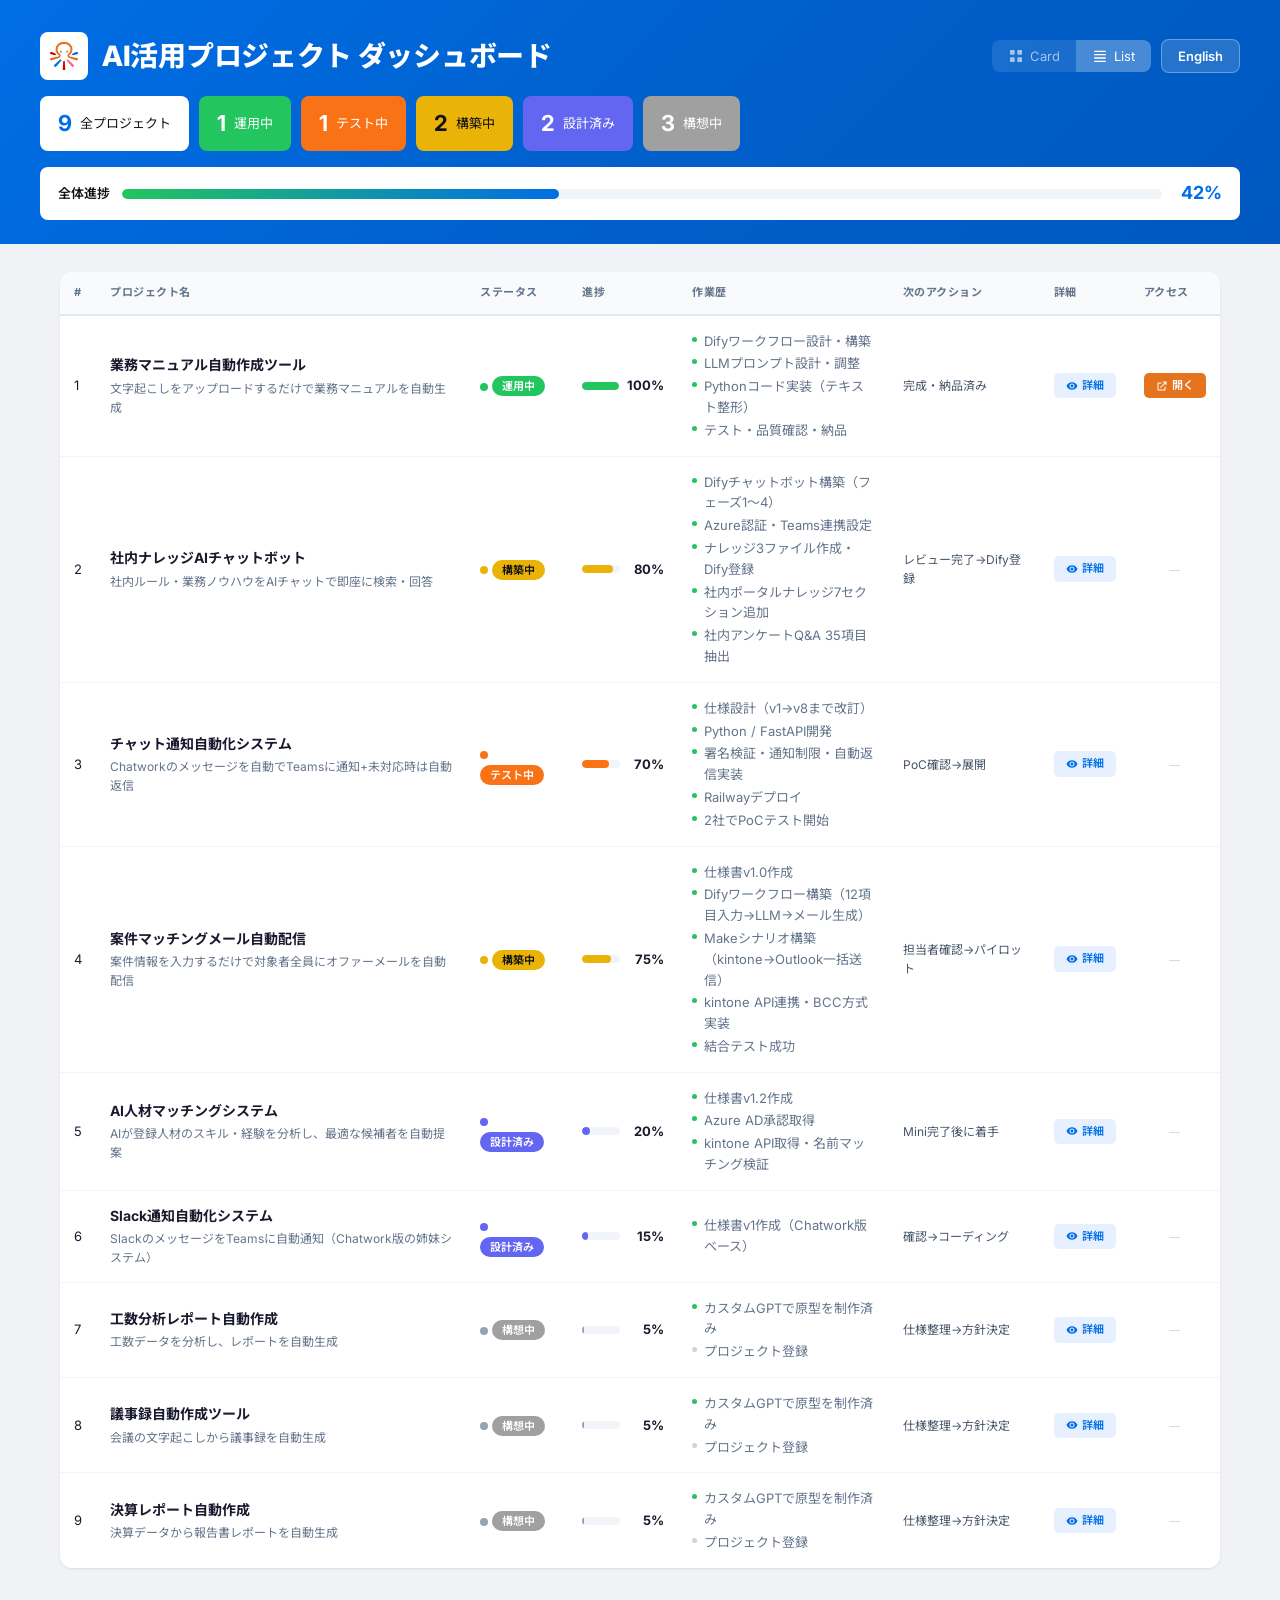
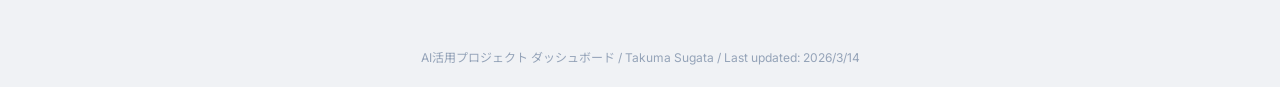
==== internal.html @ 4c4560f4 "Initial commit: AI活用プロジェクトダッシュボード - ポートフォリオ版(index.html) + 社内版(internal.html) - 共有データ管理(data.js) + 日" ====
<!DOCTYPE html>
<html lang="ja">
<head>
<meta charset="UTF-8">
<meta name="viewport" content="width=device-width, initial-scale=1.0">
<title>AI活用プロジェクト ダッシュボード</title>
<link rel="preconnect" href="https://fonts.googleapis.com">
<link rel="preconnect" href="https://fonts.gstatic.com" crossorigin>
<link href="https://fonts.googleapis.com/css2?family=Inter:wght@400;600;700;800&family=Noto+Sans+JP:wght@400;500;600;700;800&display=swap" rel="stylesheet">
<link rel="stylesheet" href="css/internal.css">
</head>
<body>

<!-- ===== Header ===== -->
<div class="header">
  <div class="header-top">
    <div class="header-title-row">
      <img src="BOF_logo_04.png" alt="BackofficeForce" class="header-logo">
      <h1 id="page-title">AI活用プロジェクト ダッシュボード</h1>
    </div>
    <div class="header-controls">
      <div class="view-toggle">
        <button id="btn-card" onclick="switchView('card')">
          <svg viewBox="0 0 24 24"><rect x="3" y="3" width="7" height="7" rx="1"/><rect x="14" y="3" width="7" height="7" rx="1"/><rect x="3" y="14" width="7" height="7" rx="1"/><rect x="14" y="14" width="7" height="7" rx="1"/></svg>
          Card
        </button>
        <button id="btn-table" class="active" onclick="switchView('table')">
          <svg viewBox="0 0 24 24"><rect x="3" y="4" width="18" height="2" rx="1"/><rect x="3" y="9" width="18" height="2" rx="1"/><rect x="3" y="14" width="18" height="2" rx="1"/><rect x="3" y="19" width="18" height="2" rx="1"/></svg>
          List
        </button>
      </div>
      <button id="btn-lang" class="lang-toggle" onclick="toggleLang()">English</button>
    </div>
  </div>
  <div class="subtitle" id="header-subtitle" style="display:none"></div>
  <div class="summary" id="header-summary"></div>
  <div class="overall-progress" id="header-progress"></div>

  <!-- CTA: 相談バナー（一時非表示） -->
  <!--
  <div class="header-cta">
    <div class="header-cta-text">
      <svg viewBox="0 0 24 24"><path d="M12 2C6.48 2 2 6.48 2 12s4.48 10 10 10 10-4.48 10-10S17.52 2 12 2zm-2 15l-5-5 1.41-1.41L10 14.17l7.59-7.59L19 8l-9 9z"/></svg>
      <span>「この業務、もっとラクにならないかな？」と思ったら — <strong>お気軽にご相談ください</strong></span>
    </div>
    <a href="https://teams.microsoft.com/l/chat/0/0?users=takuma.sugata@backofficeforce.jp" target="_blank" class="header-cta-btn" id="internal-cta">
      <svg viewBox="0 0 24 24"><path d="M20 2H4c-1.1 0-2 .9-2 2v18l4-4h14c1.1 0 2-.9 2-2V4c0-1.1-.9-2-2-2z"/></svg>
      Teamsで相談する
    </a>
  </div>
  -->
</div>

<!-- ===== Main ===== -->
<div class="main">

<!-- Card View -->
<div id="view-card" style="display:none"></div>

<!-- Table View -->
<div id="view-table"></div>

</div>

<div class="footer" id="footer"></div>

<!-- Project Detail Modal -->
<div class="modal-overlay" id="modal-overlay">
  <div class="modal" id="modal">
    <div class="modal-header">
      <div class="modal-header-left">
        <div class="modal-title" id="modal-title"></div>
        <span id="modal-badge"></span>
      </div>
      <button class="modal-close" onclick="closeModal()">&times;</button>
    </div>
    <div class="modal-progress" id="modal-progress"></div>
    <div class="modal-body" id="modal-body"></div>
  </div>
</div>

<script src="js/data.js"></script>
<script>
// ============================================================
// 社内用ダッシュボード — レンダリング（日英切替対応）
// ============================================================

var currentLang = 'ja';

// UIラベル翻訳辞書
var L = {
  ja: {
    pageTitle: 'AI活用プロジェクト ダッシュボード',
    allProjects: '全プロジェクト',
    overallProgress: '全体進捗',
    progress: '進捗',
    history: '作業歴',
    nextAction: 'Next Action',
    openTool: 'ツールを開く',
    viewDetail: '詳細を見る',
    detail: '詳細',
    open: '開く',
    thNo: '#', thName: 'プロジェクト名', thStatus: 'ステータス',
    thProgress: '進捗', thHistory: '作業歴', thNextAction: '次のアクション',
    thDetail: '詳細', thAccess: 'アクセス',
    modalOverview: '概要', modalBackground: '背景・課題',
    modalTools: '使用ツール', modalImpact: '削減効果',
    modalHistory: '作業歴', modalNextAction: '次のアクション',
    statusLive: '運用中', statusTesting: 'テスト中',
    statusBuilding: '構築中', statusDesigned: '設計済み', statusPlanned: '構想中',
    footerPrefix: 'AI活用プロジェクト ダッシュボード'
  },
  en: {
    pageTitle: 'AI Project Dashboard',
    allProjects: 'All Projects',
    overallProgress: 'Overall Progress',
    progress: 'Progress',
    history: 'History',
    nextAction: 'Next Action',
    openTool: 'Open Tool',
    viewDetail: 'View Details',
    detail: 'Details',
    open: 'Open',
    thNo: '#', thName: 'Project', thStatus: 'Status',
    thProgress: 'Progress', thHistory: 'History', thNextAction: 'Next Action',
    thDetail: 'Details', thAccess: 'Access',
    modalOverview: 'Overview', modalBackground: 'Background',
    modalTools: 'Tools Used', modalImpact: 'Impact',
    modalHistory: 'History', modalNextAction: 'Next Action',
    statusLive: 'Live', statusTesting: 'Testing',
    statusBuilding: 'Building', statusDesigned: 'Designed', statusPlanned: 'Planned',
    footerPrefix: 'AI Project Dashboard'
  }
};

// ヘルパー: 現在の言語に応じてフィールドを取得
function t(obj, field) {
  if (currentLang === 'en' && obj[field + 'En']) return obj[field + 'En'];
  return obj[field];
}
function ui(key) { return L[currentLang][key]; }
function statusLabel(statusKey) {
  var map = { live: 'statusLive', testing: 'statusTesting', building: 'statusBuilding', designed: 'statusDesigned', planned: 'statusPlanned' };
  return ui(map[statusKey] || 'statusPlanned');
}

var STATUS_ORDER = ['live', 'testing', 'building', 'designed', 'planned'];
var STATUS_COLORS = {
  live: '#22c55e', testing: '#f97316',
  building: '#eab308', designed: '#6366f1', planned: '#94a3b8'
};
var LINK_ICON = '<svg viewBox="0 0 24 24"><path d="M14 3v2h3.59l-9.83 9.83 1.41 1.41L19 6.41V10h2V3h-7zM5 5c-1.1 0-2 .9-2 2v12c0 1.1.9 2 2 2h12c1.1 0 2-.9 2-2v-6h-2v6H5V7h6V5H5z"/></svg>';
var DETAIL_EYE = '<svg viewBox="0 0 24 24" fill="currentColor"><path d="M12 4.5C7 4.5 2.73 7.61 1 12c1.73 4.39 6 7.5 11 7.5s9.27-3.11 11-7.5c-1.73-4.39-6-7.5-11-7.5zM12 17c-2.76 0-5-2.24-5-5s2.24-5 5-5 5 2.24 5 5-2.24 5-5 5zm0-8c-1.66 0-3 1.34-3 3s1.34 3 3 3 3-1.34 3-3-1.34-3-3-3z"/></svg>';

var MODAL_ICONS = {
  document: '<svg viewBox="0 0 24 24" fill="currentColor" width="14" height="14"><path d="M14 2H6c-1.1 0-2 .9-2 2v16c0 1.1.9 2 2 2h12c1.1 0 2-.9 2-2V8l-6-6zm-1 2l5 5h-5V4zM6 20V4h5v7h7v9H6z"/></svg>',
  chat: '<svg viewBox="0 0 24 24" fill="currentColor" width="14" height="14"><path d="M20 2H4c-1.1 0-2 .9-2 2v18l4-4h14c1.1 0 2-.9 2-2V4c0-1.1-.9-2-2-2zm0 14H6l-2 2V4h16v12z"/></svg>',
  people: '<svg viewBox="0 0 24 24" fill="currentColor" width="14" height="14"><path d="M16 11c1.66 0 2.99-1.34 2.99-3S17.66 5 16 5c-1.66 0-3 1.34-3 3s1.34 3 3 3zm-8 0c1.66 0 2.99-1.34 2.99-3S9.66 5 8 5C6.34 5 5 6.34 5 8s1.34 3 3 3zm0 2c-2.33 0-7 1.17-7 3.5V19h14v-2.5c0-2.33-4.67-3.5-7-3.5zm8 0c-.29 0-.62.02-.97.05 1.16.84 1.97 1.97 1.97 3.45V19h6v-2.5c0-2.33-4.67-3.5-7-3.5z"/></svg>',
  folder: '<svg viewBox="0 0 24 24" fill="currentColor" width="14" height="14"><path d="M10 4H4c-1.1 0-2 .9-2 2v12c0 1.1.9 2 2 2h16c1.1 0 2-.9 2-2V8c0-1.1-.9-2-2-2h-8l-2-2z"/></svg>',
  gear: '<svg viewBox="0 0 24 24" fill="currentColor" width="14" height="14"><path d="M19.14 12.94c.04-.3.06-.61.06-.94 0-.32-.02-.64-.07-.94l2.03-1.58c.18-.14.23-.41.12-.61l-1.92-3.32c-.12-.22-.37-.29-.59-.22l-2.39.96c-.5-.38-1.03-.7-1.62-.94l-.36-2.54c-.04-.24-.24-.41-.48-.41h-3.84c-.24 0-.43.17-.47.41l-.36 2.54c-.59.24-1.13.57-1.62.94l-2.39-.96c-.22-.08-.47 0-.59.22L2.74 8.87c-.12.21-.08.47.12.61l2.03 1.58c-.05.3-.07.62-.07.94s.02.64.07.94l-2.03 1.58c-.18.14-.23.41-.12.61l1.92 3.32c.12.22.37.29.59.22l2.39-.96c.5.38 1.03.7 1.62.94l.36 2.54c.05.24.24.41.48.41h3.84c.24 0 .44-.17.47-.41l.36-2.54c.59-.24 1.13-.56 1.62-.94l2.39.96c.22.08.47 0 .59-.22l1.92-3.32c.12-.22.07-.47-.12-.61l-2.01-1.58zM12 15.6c-1.98 0-3.6-1.62-3.6-3.6s1.62-3.6 3.6-3.6 3.6 1.62 3.6 3.6-1.62 3.6-3.6 3.6z"/></svg>',
  sparkle: '<svg viewBox="0 0 24 24" fill="currentColor" width="14" height="14"><path d="M12 2L9.19 8.63 2 9.24l5.46 4.73L5.82 21 12 17.27 18.18 21l-1.64-7.03L22 9.24l-7.19-.61L12 2z"/></svg>',
  arrow: '<svg viewBox="0 0 24 24" fill="currentColor" width="14" height="14"><path d="M16.01 11H4v2h12.01v3L20 12l-3.99-4v3z"/></svg>',
  bell: '<svg viewBox="0 0 24 24" fill="currentColor" width="14" height="14"><path d="M12 22c1.1 0 2-.9 2-2h-4c0 1.1.9 2 2 2zm6-6v-5c0-3.07-1.63-5.64-4.5-6.32V4c0-.83-.67-1.5-1.5-1.5s-1.5.67-1.5 1.5v.68C7.64 5.36 6 7.92 6 11v5l-2 2v1h16v-1l-2-2z"/></svg>'
};

// ============================================================
// レンダリング
// ============================================================
function renderAll() {
  var d = DASHBOARD_DATA;
  var projects = d.projects;

  // Page title
  document.getElementById('page-title').textContent = ui('pageTitle');
  document.title = ui('pageTitle');

  // Header subtitle
  document.getElementById('header-subtitle').textContent =
    d.manager + ' / Last updated: ' + d.lastUpdated;

  // Summary counts
  var counts = {};
  for (var i = 0; i < projects.length; i++) {
    counts[projects[i].status] = (counts[projects[i].status] || 0) + 1;
  }
  var summaryBg = { live: '#22c55e', testing: '#f97316', building: '#eab308', designed: '#6366f1', planned: '#A0A0A0' };
  var summaryText = { live: '#fff', testing: '#fff', building: '#111111', designed: '#fff', planned: '#fff' };
  var sh = '<div class="summary-item"><span class="count">' + projects.length + '</span> ' + ui('allProjects') + '</div>';
  for (var si = 0; si < STATUS_ORDER.length; si++) {
    var sk = STATUS_ORDER[si];
    if (counts[sk]) {
      sh += '<div class="summary-item" style="background:' + summaryBg[sk] + ';color:' + summaryText[sk] + '"><span class="count" style="color:' + summaryText[sk] + '">' + counts[sk] + '</span> ' + statusLabel(sk) + '</div>';
    }
  }
  document.getElementById('header-summary').innerHTML = sh;

  // Overall progress
  var totalProgress = 0;
  for (var pi = 0; pi < projects.length; pi++) totalProgress += projects[pi].progress;
  var avgProgress = Math.round(totalProgress / projects.length);
  document.getElementById('header-progress').innerHTML =
    '<div class="overall-progress-label">' + ui('overallProgress') + '</div>' +
    '<div class="overall-progress-bar"><div class="overall-progress-fill" style="width:' + avgProgress + '%"></div></div>' +
    '<div class="overall-progress-pct">' + avgProgress + '%</div>';

  // Group by status
  var grouped = {};
  for (var gi = 0; gi < projects.length; gi++) {
    var gs = projects[gi].status;
    if (!grouped[gs]) grouped[gs] = [];
    grouped[gs].push(projects[gi]);
  }

  // Card View
  var cardHtml = '';
  for (var ci = 0; ci < STATUS_ORDER.length; ci++) {
    var cs = STATUS_ORDER[ci];
    if (!grouped[cs]) continue;
    cardHtml += '<div class="status-section">';
    cardHtml += '<h2><span class="section-dot" style="background:' + STATUS_COLORS[cs] + '"></span> ' + statusLabel(cs) + '</h2>';
    cardHtml += '<div class="card-grid">';
    for (var cj = 0; cj < grouped[cs].length; cj++) {
      var cp = grouped[cs][cj];
      var cpIdx = projects.indexOf(cp);
      cardHtml += '<div class="card border-' + cp.status + '" style="cursor:pointer" onclick="openModal(' + cpIdx + ')">';
      cardHtml += '<div class="card-header"><div class="card-title">' + t(cp, 'name') + '</div><span class="badge badge-' + cp.status + '">' + t(cp, 'statusLabel') + '</span></div>';
      cardHtml += '<div class="card-progress"><div class="card-progress-header"><span class="card-progress-label">' + ui('progress') + '</span><span class="card-progress-pct">' + cp.progress + '%</span></div>';
      cardHtml += '<div class="progress-bar"><div class="progress-fill pf-' + cp.status + '" style="width:' + cp.progress + '%"></div></div></div>';
      cardHtml += '<div class="card-desc">' + t(cp, 'description') + '</div>';
      // History
      if (cp.history && cp.history.length > 0) {
        cardHtml += '<div class="card-history"><strong>' + ui('history') + '</strong><ul class="history-list">';
        for (var hi = 0; hi < cp.history.length; hi++) {
          cardHtml += '<li class="' + (cp.history[hi].done ? 'done' : '') + '">' + t(cp.history[hi], 'text') + '</li>';
        }
        cardHtml += '</ul></div>';
      }
      if (t(cp, 'nextAction')) {
        cardHtml += '<div class="card-next"><strong>' + ui('nextAction') + '</strong><br>' + t(cp, 'nextAction') + '</div>';
      }
      if (cp.url) {
        cardHtml += '<div class="card-access"><a class="access-btn access-btn-active" href="' + cp.url + '" target="_blank" onclick="event.stopPropagation()">' + LINK_ICON + ui('openTool') + '</a></div>';
      }
      cardHtml += '<button class="detail-btn" onclick="event.stopPropagation();openModal(' + cpIdx + ')">' + DETAIL_EYE + ' ' + ui('viewDetail') + '</button>';
      cardHtml += '</div>';
    }
    cardHtml += '</div></div>';
  }
  document.getElementById('view-card').innerHTML = cardHtml;

  // Table View
  var tableHtml = '<div class="table-wrap"><table><thead><tr>';
  tableHtml += '<th>' + ui('thNo') + '</th><th>' + ui('thName') + '</th><th>' + ui('thStatus') + '</th><th>' + ui('thProgress') + '</th><th>' + ui('thHistory') + '</th><th>' + ui('thNextAction') + '</th><th>' + ui('thDetail') + '</th><th>' + ui('thAccess') + '</th>';
  tableHtml += '</tr></thead><tbody>';
  for (var ti = 0; ti < projects.length; ti++) {
    var tp = projects[ti];
    tableHtml += '<tr style="cursor:pointer" onclick="openModal(' + ti + ')">';
    tableHtml += '<td>' + (ti + 1) + '</td>';
    tableHtml += '<td><div class="table-name">' + t(tp, 'name') + '</div><div class="table-desc">' + t(tp, 'description') + '</div></td>';
    tableHtml += '<td><span class="table-status-dot" style="background:' + STATUS_COLORS[tp.status] + '"></span><span class="badge badge-' + tp.status + '">' + t(tp, 'statusLabel') + '</span></td>';
    tableHtml += '<td class="table-progress"><div class="table-progress-row"><div class="table-progress-bar"><div class="progress-fill pf-' + tp.status + '" style="width:' + tp.progress + '%"></div></div>';
    tableHtml += '<span class="table-progress-pct">' + tp.progress + '%</span></div></td>';
    // History
    if (tp.history && tp.history.length > 0) {
      tableHtml += '<td class="table-history"><ul class="table-history-list">';
      for (var thi = 0; thi < tp.history.length; thi++) {
        tableHtml += '<li class="' + (tp.history[thi].done ? 'done' : '') + '">' + t(tp.history[thi], 'text') + '</li>';
      }
      tableHtml += '</ul></td>';
    } else {
      tableHtml += '<td class="table-history"><span style="color:#cbd5e1;font-size:11px">—</span></td>';
    }
    tableHtml += '<td><div class="table-next">' + (t(tp, 'nextAction') || '—') + '</div></td>';
    tableHtml += '<td style="text-align:center"><button class="table-btn table-btn-detail" onclick="event.stopPropagation();openModal(' + ti + ')">' + DETAIL_EYE + ' ' + ui('detail') + '</button></td>';
    if (tp.url) {
      tableHtml += '<td class="table-access"><a class="table-btn table-btn-access" href="' + tp.url + '" target="_blank" onclick="event.stopPropagation()">' + LINK_ICON + ui('open') + '</a></td>';
    } else {
      tableHtml += '<td class="table-access"><span style="color:#cbd5e1;font-size:11px">—</span></td>';
    }
    tableHtml += '</tr>';
  }
  tableHtml += '</tbody></table></div>';
  document.getElementById('view-table').innerHTML = tableHtml;

  // Footer
  document.getElementById('footer').innerHTML =
    ui('footerPrefix') + ' / ' + d.manager + ' / Last updated: ' + d.lastUpdated;

  // Lang button
  document.getElementById('btn-lang').textContent = currentLang === 'ja' ? 'English' : '日本語';
}

// ============================================================
// 言語切替
// ============================================================
function toggleLang() {
  currentLang = currentLang === 'ja' ? 'en' : 'ja';
  renderAll();
}

// ============================================================
// ビュー切替
// ============================================================
function switchView(mode) {
  var cardView = document.getElementById('view-card');
  var tableView = document.getElementById('view-table');
  var btnCard = document.getElementById('btn-card');
  var btnTable = document.getElementById('btn-table');
  if (mode === 'card') {
    cardView.style.display = 'block';
    tableView.style.display = 'none';
    btnCard.classList.add('active');
    btnTable.classList.remove('active');
  } else {
    cardView.style.display = 'none';
    tableView.style.display = 'block';
    btnCard.classList.remove('active');
    btnTable.classList.add('active');
  }
}

// ============================================================
// モーダル
// ============================================================
function openModal(index) {
  var p = DASHBOARD_DATA.projects[index];
  if (!p) return;
  var d = p.detail || {};

  document.getElementById('modal-title').textContent = t(p, 'name');
  document.getElementById('modal-badge').className = 'badge badge-' + p.status;
  document.getElementById('modal-badge').textContent = t(p, 'statusLabel');

  document.getElementById('modal-progress').innerHTML =
    '<div style="flex:1;height:8px;background:#f1f5f9;border-radius:4px;overflow:hidden"><div class="progress-fill pf-' + p.status + '" style="width:' + p.progress + '%;height:100%;border-radius:4px"></div></div>' +
    '<div style="font-size:14px;font-weight:700;min-width:40px">' + p.progress + '%</div>';

  var body = '';

  if (t(d, 'overview')) {
    body += '<div class="modal-section"><div class="modal-section-title">' + MODAL_ICONS.document + ' ' + ui('modalOverview') + '</div><div class="modal-section-text">' + t(d, 'overview') + '</div></div>';
  }
  if (t(d, 'background')) {
    body += '<div class="modal-section"><div class="modal-section-title">' + MODAL_ICONS.chat + ' ' + ui('modalBackground') + '</div><div class="modal-section-text">' + t(d, 'background') + '</div></div>';
  }

  var metaHtml = '';
  if (t(d, 'targetUsers')) metaHtml += '<div class="modal-meta-item">' + MODAL_ICONS.people + ' ' + t(d, 'targetUsers') + '</div>';
  if (t(d, 'period')) metaHtml += '<div class="modal-meta-item">' + MODAL_ICONS.folder + ' ' + t(d, 'period') + '</div>';
  if (metaHtml) body += '<div class="modal-section"><div class="modal-meta">' + metaHtml + '</div></div>';

  if (d.tools && d.tools.length > 0) {
    var toolsHtml = '';
    for (var ti = 0; ti < d.tools.length; ti++) toolsHtml += '<span class="modal-tool-tag">' + d.tools[ti] + '</span>';
    body += '<div class="modal-section"><div class="modal-section-title">' + MODAL_ICONS.gear + ' ' + ui('modalTools') + '</div><div class="modal-tools">' + toolsHtml + '</div></div>';
  }

  if (d.impact) {
    var impactHtml = '<div class="modal-impact">';
    impactHtml += '<div class="modal-impact-row"><span class="modal-impact-label before">Before</span><span class="modal-impact-text">' + t(d.impact, 'before') + '</span></div>';
    impactHtml += '<div class="modal-impact-row"><span class="modal-impact-label after">After</span><span class="modal-impact-text">' + t(d.impact, 'after') + '</span></div>';
    if (t(d.impact, 'savedTime')) impactHtml += '<div class="modal-impact-saved">' + MODAL_ICONS.sparkle + ' ' + t(d.impact, 'savedTime') + '</div>';
    impactHtml += '</div>';
    body += '<div class="modal-section"><div class="modal-section-title">' + MODAL_ICONS.sparkle + ' ' + ui('modalImpact') + '</div>' + impactHtml + '</div>';
  }

  if (p.history && p.history.length > 0) {
    var histHtml = '<ul class="modal-history">';
    for (var h = 0; h < p.history.length; h++) histHtml += '<li class="' + (p.history[h].done ? 'done' : '') + '">' + t(p.history[h], 'text') + '</li>';
    histHtml += '</ul>';
    body += '<div class="modal-section"><div class="modal-section-title">' + MODAL_ICONS.arrow + ' ' + ui('modalHistory') + '</div>' + histHtml + '</div>';
  }

  if (t(p, 'nextAction')) {
    body += '<div class="modal-section"><div class="modal-section-title">' + MODAL_ICONS.bell + ' ' + ui('modalNextAction') + '</div><div class="modal-section-text">' + t(p, 'nextAction') + '</div></div>';
  }

  document.getElementById('modal-body').innerHTML = body;
  document.getElementById('modal-overlay').classList.add('open');
  document.body.style.overflow = 'hidden';
}

function closeModal() {
  document.getElementById('modal-overlay').classList.remove('open');
  document.body.style.overflow = '';
}

document.addEventListener('click', function(e) { if (e.target.id === 'modal-overlay') closeModal(); });
document.addEventListener('keydown', function(e) { if (e.key === 'Escape') closeModal(); });

// 初期レンダリング
document.addEventListener('DOMContentLoaded', renderAll);
</script>
</body>
</html>
---- css/internal.css ----
/* ============================================================
   社内用ダッシュボード — スタイルシート
   既存dashboard.htmlのデザインをベースに、CTA追加
   ============================================================ */

:root {
  --color-primary: #006EE6;
  --color-primary-dark: #0058C0;
  --color-accent: #E6731E;
  --color-accent-dark: #C86218;
  --color-text: #1a1a2e;
  --color-text-light: #64748b;
  --color-bg: #f0f2f5;
  --color-success: #22c55e;
  --color-success-bg: #dcfce7;
  --color-success-text: #166534;
  --color-info: #006EE6;
  --color-info-bg: #E6F0FF;
  --color-info-text: #004DA6;
  --color-testing: #f97316;
  --color-testing-bg: #ffedd5;
  --color-testing-text: #9a3412;
  --color-building: #eab308;
  --color-building-bg: #fef9c3;
  --color-building-text: #854d0e;
  --color-designed: #6366f1;
  --color-designed-bg: #e0e7ff;
  --color-designed-text: #3730a3;
  --color-planned: #94a3b8;
  --color-planned-bg: #f1f5f9;
  --color-planned-text: #475569;
  --font-family: 'Inter', 'Noto Sans JP', 'Hiragino Sans', 'Meiryo', sans-serif;
}

* { margin: 0; padding: 0; box-sizing: border-box; }
body {
  font-family: var(--font-family);
  background: var(--color-bg);
  color: var(--color-text);
  line-height: 1.6;
}

/* ===== Header ===== */
.header {
  background: linear-gradient(135deg, #006EE6 0%, #0060CC 50%, #0058C0 100%);
  color: #fff;
  padding: 32px 40px 24px;
}
.header-top {
  display: flex;
  justify-content: space-between;
  align-items: center;
  margin-bottom: 16px;
}
/* Header Title Row with Logo */
.header-title-row {
  display: flex;
  align-items: center;
  gap: 14px;
}
.header-logo {
  height: 48px;
  width: auto;
  border-radius: 8px;
  background: #fff;
  padding: 4px;
  flex-shrink: 0;
}
.header h1 { font-size: 28px; font-weight: 800; letter-spacing: -0.3px; }
.header .subtitle { font-size: 13px; color: rgba(255,255,255,0.8); margin-bottom: 20px; }

/* Header Controls */
.header-controls {
  display: flex;
  align-items: center;
  gap: 10px;
  flex-shrink: 0;
}

/* Lang Toggle */
.lang-toggle {
  background: rgba(255,255,255,0.15);
  border: 1px solid rgba(255,255,255,0.3);
  color: #fff;
  padding: 8px 16px;
  border-radius: 8px;
  font-size: 13px;
  font-weight: 600;
  font-family: inherit;
  cursor: pointer;
  transition: all 0.2s;
  white-space: nowrap;
}
.lang-toggle:hover {
  background: rgba(255,255,255,0.25);
}

/* View Toggle */
.view-toggle {
  display: flex;
  background: rgba(255,255,255,0.1);
  border-radius: 8px;
  overflow: hidden;
  flex-shrink: 0;
}
.view-toggle button {
  background: none; border: none; color: rgba(255,255,255,0.6);
  padding: 8px 16px; font-size: 13px; font-family: inherit;
  cursor: pointer; display: flex; align-items: center; gap: 6px;
  transition: all 0.2s;
}
.view-toggle button.active { background: rgba(255,255,255,0.2); color: #fff; }
.view-toggle button:hover:not(.active) { background: rgba(255,255,255,0.08); }
.view-toggle svg { width: 16px; height: 16px; fill: currentColor; }

/* Summary Bar */
.summary { display: flex; gap: 10px; flex-wrap: wrap; align-items: center; }
.summary-item {
  background: #fff; border-radius: 8px; color: #111111;
  padding: 10px 18px; display: flex; align-items: center; gap: 8px; font-size: 13px;
}
.summary-item .count { font-size: 22px; font-weight: 700; color: #006EE6; }

/* Overall Progress */
.overall-progress {
  display: flex; align-items: center; gap: 12px; margin-top: 16px;
  background: #fff; border-radius: 8px; padding: 12px 18px;
}
.overall-progress-label { font-size: 13px; color: #111111; font-weight: 600; white-space: nowrap; }
.overall-progress-bar { flex: 1; height: 10px; background: #f1f5f9; border-radius: 5px; overflow: hidden; }
.overall-progress-fill { height: 100%; border-radius: 5px; background: linear-gradient(90deg, #22c55e, #006EE6); transition: width 0.6s ease; }
.overall-progress-pct { font-size: 18px; font-weight: 700; color: #006EE6; min-width: 48px; text-align: right; }

/* ===== CTA Banner in Header ===== */
.header-cta {
  margin-top: 16px;
  background: #fff;
  border-radius: 10px;
  padding: 14px 20px;
  display: flex;
  align-items: center;
  justify-content: space-between;
  gap: 16px;
}
.header-cta-text {
  font-size: 14px;
  color: #111111;
  display: flex;
  align-items: center;
  gap: 8px;
}
.header-cta-text svg { width: 20px; height: 20px; fill: #E6731E; flex-shrink: 0; }
.header-cta-text strong { color: #006EE6; }
.header-cta-btn {
  display: inline-flex;
  align-items: center;
  gap: 6px;
  background: #E6731E;
  color: #fff;
  padding: 8px 20px;
  border-radius: 8px;
  font-size: 13px;
  font-weight: 700;
  font-family: var(--font-family);
  text-decoration: none;
  border: none;
  cursor: pointer;
  transition: all 0.2s;
  white-space: nowrap;
}
.header-cta-btn:hover { background: #C86218; transform: translateY(-1px); }
.header-cta-btn svg { width: 14px; height: 14px; fill: currentColor; }

/* ===== Main ===== */
.main { max-width: 1200px; margin: 0 auto; padding: 28px 20px 60px; }

/* ===== Card Grid ===== */
.card-grid { display: grid; grid-template-columns: repeat(auto-fill, minmax(360px, 1fr)); gap: 16px; }

/* ===== Status Section ===== */
.status-section { margin-bottom: 32px; }
.status-section h2 {
  font-size: 16px; font-weight: 700; margin-bottom: 14px; padding-left: 4px;
  display: flex; align-items: center; gap: 8px;
}
.section-dot { width: 10px; height: 10px; border-radius: 50%; display: inline-block; }

/* ===== Card ===== */
.card {
  background: #fff; border-radius: 12px; padding: 22px 24px;
  box-shadow: 0 1px 3px rgba(0,0,0,0.06), 0 1px 2px rgba(0,0,0,0.04);
  border-left: 4px solid #cbd5e1; transition: box-shadow 0.2s;
}
.card:hover { box-shadow: 0 4px 12px rgba(0,0,0,0.1); }
.card-header { display: flex; justify-content: space-between; align-items: flex-start; margin-bottom: 10px; gap: 10px; }
.card-title { font-size: 16px; font-weight: 700; }
.card.border-live      { border-left-color: #22c55e; }
.card.border-testing   { border-left-color: #f97316; }
.card.border-building  { border-left-color: #eab308; }
.card.border-designed  { border-left-color: #6366f1; }
.card.border-planned   { border-left-color: #94a3b8; }

/* Badge */
.badge { font-size: 11px; font-weight: 600; padding: 3px 10px; border-radius: 20px; white-space: nowrap; flex-shrink: 0; }
.badge-live      { background: #22c55e; color: #fff; }
.badge-testing   { background: #f97316; color: #fff; }
.badge-building  { background: #eab308; color: #111111; }
.badge-designed  { background: #6366f1; color: #fff; }
.badge-planned   { background: #A0A0A0; color: #fff; }

/* Progress Bar */
.card-progress { margin-bottom: 12px; }
.card-progress-header { display: flex; justify-content: space-between; align-items: center; margin-bottom: 5px; }
.card-progress-label { font-size: 11px; color: #94a3b8; font-weight: 600; text-transform: uppercase; letter-spacing: 0.5px; }
.card-progress-pct { font-size: 13px; font-weight: 700; }
.progress-bar { width: 100%; height: 8px; background: #f1f5f9; border-radius: 4px; overflow: hidden; }
.progress-fill { height: 100%; border-radius: 4px; transition: width 0.6s ease; }
.pf-live      { background: #22c55e; }
.pf-testing   { background: #f97316; }
.pf-building  { background: #eab308; }
.pf-designed  { background: #6366f1; }
.pf-planned   { background: #94a3b8; }

/* Card Body */
.card-desc { font-size: 13px; color: #475569; margin-bottom: 12px; }

/* History (Card) */
.card-history {
  background: #f8fafc; border-radius: 6px; padding: 10px 12px;
  font-size: 12px; color: #334155; margin-bottom: 10px;
}
.card-history strong {
  color: #0f172a; font-size: 11px; text-transform: uppercase; letter-spacing: 0.5px;
  display: block; margin-bottom: 6px;
}
.history-list { list-style: none; padding: 0; margin: 0; position: relative; padding-left: 16px; }
.history-list::before {
  content: ''; position: absolute; left: 4px; top: 4px; bottom: 4px;
  width: 2px; background: #e2e8f0; border-radius: 1px;
}
.history-list li { position: relative; padding: 2px 0; font-size: 12px; color: #475569; }
.history-list li::before {
  content: ''; position: absolute; left: -14px; top: 8px;
  width: 6px; height: 6px; border-radius: 50%;
  background: #94a3b8; border: 1.5px solid #fff; box-shadow: 0 0 0 1px #cbd5e1;
}
.history-list li.done::before { background: #22c55e; box-shadow: 0 0 0 1px #bbf7d0; }

/* Next Action */
.card-next {
  background: #f8fafc; border-radius: 6px; padding: 10px 12px;
  font-size: 12px; color: #334155; margin-bottom: 10px;
}
.card-next strong { color: #0f172a; font-size: 11px; text-transform: uppercase; letter-spacing: 0.5px; }

/* Access Button */
.card-access { margin-top: 2px; }
.access-btn {
  display: inline-flex; align-items: center; gap: 6px;
  padding: 8px 16px; border-radius: 6px;
  font-size: 12px; font-weight: 600; font-family: inherit;
  text-decoration: none; cursor: pointer;
  transition: all 0.2s; border: none;
}
.access-btn svg { width: 14px; height: 14px; fill: currentColor; flex-shrink: 0; }
.access-btn-active { background: #E6731E; color: #fff; }
.access-btn-active:hover { background: #C86218; }
.access-btn-disabled { background: #f1f5f9; color: #94a3b8; cursor: default; pointer-events: none; }

/* ===== Table View ===== */
#view-table { display: block; }
.table-wrap {
  background: #fff; border-radius: 12px;
  box-shadow: 0 1px 3px rgba(0,0,0,0.06), 0 1px 2px rgba(0,0,0,0.04);
  overflow: hidden;
}
.table-wrap table { width: 100%; border-collapse: collapse; }
.table-wrap thead { background: #f8fafc; }
.table-wrap th {
  text-align: left; padding: 12px 14px;
  font-size: 11px; font-weight: 700; color: #64748b;
  text-transform: uppercase; letter-spacing: 0.5px;
  border-bottom: 2px solid #e2e8f0; white-space: nowrap;
}
.table-wrap td {
  padding: 14px 14px; font-size: 13px;
  border-bottom: 1px solid #f1f5f9; vertical-align: middle;
}
.table-wrap tbody tr { transition: background 0.15s; }
.table-wrap tbody tr:hover { background: #f8fafc; }
.table-wrap tbody tr:last-child td { border-bottom: none; }
.table-name { font-weight: 700; font-size: 14px; color: #1a1a2e; }
.table-desc { color: #64748b; font-size: 12px; margin-top: 2px; }
.table-next { font-size: 12px; color: #475569; }
.table-history { font-size: 11px; color: #64748b; max-width: 220px; }
.table-history-list { list-style: none; padding: 0; margin: 0; }
.table-history-list li { padding: 1px 0; position: relative; padding-left: 12px; }
.table-history-list li::before {
  content: ''; position: absolute; left: 0; top: 7px;
  width: 5px; height: 5px; border-radius: 50%; background: #cbd5e1;
}
.table-history-list li.done::before { background: #22c55e; }
.table-status-dot { width: 8px; height: 8px; border-radius: 50%; display: inline-block; margin-right: 4px; vertical-align: middle; }
.table-progress { min-width: 110px; }
.table-progress-row { display: flex; align-items: center; gap: 8px; }
.table-progress-bar { flex: 1; height: 8px; background: #f1f5f9; border-radius: 4px; overflow: hidden; }
.table-progress-bar .progress-fill { height: 100%; border-radius: 4px; }
.table-progress-pct { font-size: 13px; font-weight: 700; min-width: 36px; text-align: right; }
.table-access { text-align: center; }
/* Shared table button base */
.table-btn {
  display: inline-flex; align-items: center; gap: 4px;
  padding: 5px 12px; border-radius: 5px;
  font-size: 11px; font-weight: 600; font-family: inherit;
  line-height: 1.4; text-decoration: none; cursor: pointer;
  transition: all 0.2s; border: none; white-space: nowrap;
}
.table-btn svg { width: 12px; height: 12px; fill: currentColor; }
.table-btn-access { background: #E6731E; color: #fff; }
.table-btn-access:hover { background: #C86218; }
.table-btn-detail { background: #E6F0FF; color: #006EE6; }
.table-btn-detail:hover { background: #006EE6; color: #fff; }
.table-btn-disabled { background: #f1f5f9; color: #cbd5e1; cursor: default; pointer-events: none; }

/* ===== Project Detail Modal ===== */
.modal-overlay {
  display: none; position: fixed; inset: 0;
  background: rgba(0,0,0,0.5); backdrop-filter: blur(4px);
  z-index: 2000; justify-content: center; align-items: flex-start;
  padding: 60px 20px; overflow-y: auto;
}
.modal-overlay.open { display: flex; }
.modal {
  background: #fff; border-radius: 16px; max-width: 680px; width: 100%;
  box-shadow: 0 24px 48px rgba(0,0,0,0.15); animation: modalIn 0.25s ease;
}
@keyframes modalIn { from { opacity:0; transform:translateY(16px); } to { opacity:1; transform:translateY(0); } }
.modal-header { padding: 28px 28px 0; display: flex; justify-content: space-between; align-items: flex-start; gap: 16px; }
.modal-header-left { flex: 1; }
.modal-title { font-size: 20px; font-weight: 800; margin-bottom: 6px; }
.modal-close {
  width: 36px; height: 36px; border-radius: 8px; border: none;
  background: #f1f5f9; color: #64748b; font-size: 20px; cursor: pointer;
  display: flex; align-items: center; justify-content: center; transition: all 0.2s; flex-shrink: 0;
}
.modal-close:hover { background: #e2e8f0; color: #1a1a2e; }
.modal-progress { padding: 16px 28px; display: flex; align-items: center; gap: 12px; }
.modal-body { padding: 0 28px 28px; }
.modal-section { margin-bottom: 20px; }
.modal-section:last-child { margin-bottom: 0; }
.modal-section-title {
  font-size: 11px; font-weight: 800; text-transform: uppercase;
  letter-spacing: 0.5px; color: #94a3b8; margin-bottom: 6px;
  display: flex; align-items: center; gap: 6px;
}
.modal-section-title svg { width: 14px; height: 14px; }
.modal-section-text { font-size: 14px; color: #1a1a2e; line-height: 1.7; }
.modal-tools { display: flex; flex-wrap: wrap; gap: 6px; }
.modal-tool-tag { font-size: 12px; background: #E6F0FF; color: #006EE6; padding: 4px 12px; border-radius: 6px; font-weight: 600; }
.modal-impact { background: #f8fafc; border-radius: 10px; padding: 16px; }
.modal-impact-row { display: flex; gap: 12px; align-items: flex-start; padding: 6px 0; }
.modal-impact-row + .modal-impact-row { border-top: 1px solid #e2e8f0; }
.modal-impact-label { font-size: 11px; font-weight: 800; text-transform: uppercase; padding: 2px 8px; border-radius: 4px; white-space: nowrap; flex-shrink: 0; }
.modal-impact-label.before { background: #fee2e2; color: #991b1b; }
.modal-impact-label.after { background: #dcfce7; color: #166534; }
.modal-impact-text { font-size: 13px; color: #1a1a2e; line-height: 1.5; }
.modal-impact-saved { margin-top: 10px; padding-top: 10px; border-top: 1px solid #e2e8f0; font-size: 14px; font-weight: 700; color: #E6731E; display: flex; align-items: center; gap: 6px; }
.modal-impact-saved svg { width: 16px; height: 16px; }
.modal-history { list-style: none; padding: 0; padding-left: 16px; position: relative; }
.modal-history::before { content: ''; position: absolute; left: 4px; top: 4px; bottom: 4px; width: 2px; background: #e2e8f0; border-radius: 1px; }
.modal-history li { position: relative; padding: 3px 0; font-size: 13px; color: #475569; }
.modal-history li::before { content: ''; position: absolute; left: -14px; top: 9px; width: 6px; height: 6px; border-radius: 50%; background: #94a3b8; border: 1.5px solid #fff; box-shadow: 0 0 0 1px #cbd5e1; }
.modal-history li.done::before { background: #22c55e; box-shadow: 0 0 0 1px #bbf7d0; }
.modal-meta { display: flex; gap: 24px; flex-wrap: wrap; font-size: 13px; color: #64748b; }
.modal-meta-item { display: flex; align-items: center; gap: 6px; }
.modal-meta-item svg { width: 14px; height: 14px; }

/* Detail Button (Card) */
.detail-btn {
  display: inline-flex;
  align-items: center;
  gap: 6px;
  margin-top: 10px;
  padding: 7px 14px;
  border: 1px solid #e2e8f0;
  border-radius: 6px;
  background: #f8fafc;
  color: #006EE6;
  font-size: 12px;
  font-weight: 600;
  font-family: var(--font-family);
  cursor: pointer;
  transition: all 0.2s;
}
.detail-btn:hover { background: #006EE6; color: #fff; border-color: #006EE6; }
.detail-btn svg { width: 13px; height: 13px; }


/* Footer */
.footer { text-align: center; padding: 20px; font-size: 12px; color: #94a3b8; }

/* Responsive */
@media (max-width: 600px) {
  .header { padding: 20px 16px 16px; }
  .header-top { flex-direction: column; gap: 12px; }
  .header h1 { font-size: 20px; }
  .header-cta { flex-direction: column; text-align: center; }
  .main { padding: 16px 12px 40px; }
  .card-grid { grid-template-columns: 1fr; }
  .table-wrap { overflow-x: auto; }
  .table-wrap table { min-width: 1120px; }
}
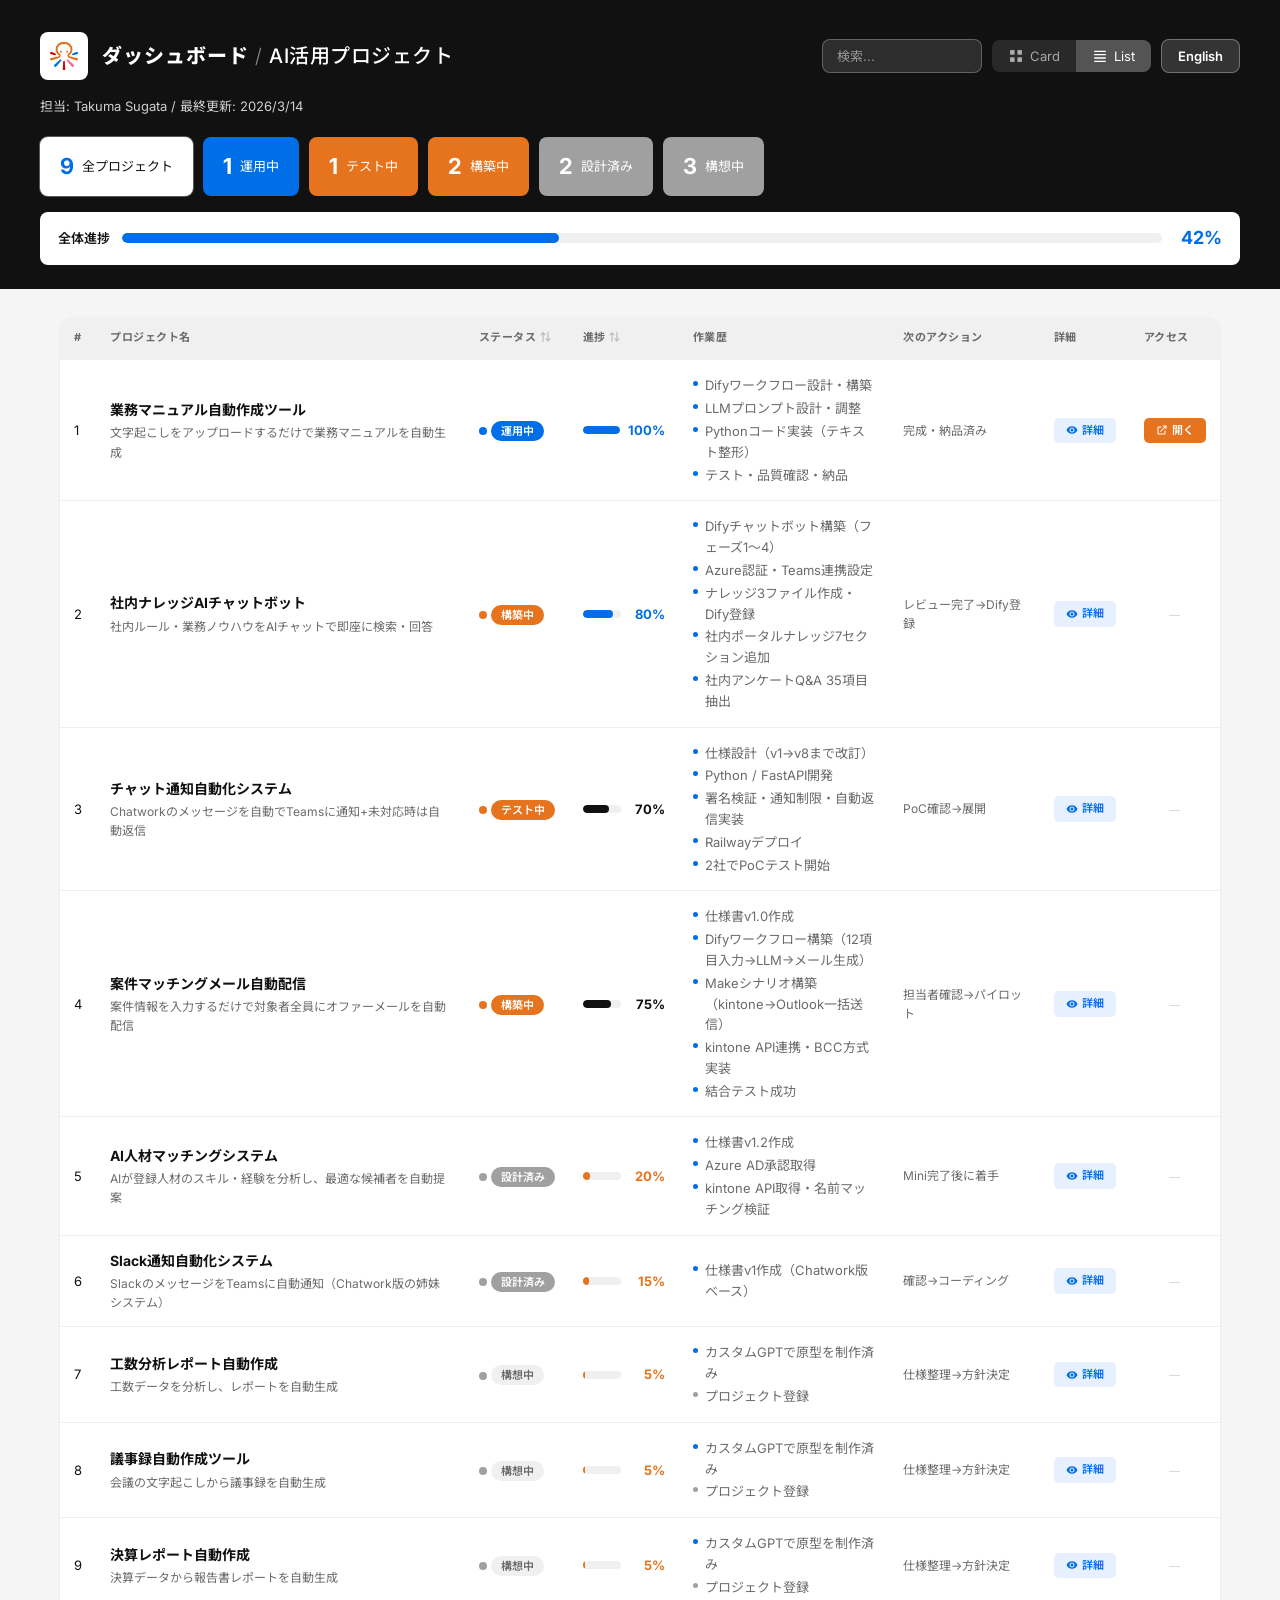
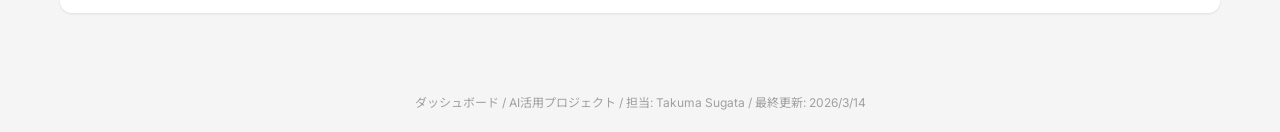
==== commit 48b9648d: "フェーズ2: デザイン統一＋機能追加 - 3色カラー統一（ブルー・オレンジ・グレー＋白黒テキスト） - ヘッダー背景をブラックに変更 - レスポンシブ強化・ファビコン・最終更新日表示 - 検索・ソート" ====
--- a/internal.html
+++ b/internal.html
@@ -3,10 +3,11 @@
 <head>
 <meta charset="UTF-8">
 <meta name="viewport" content="width=device-width, initial-scale=1.0">
-<title>AI活用プロジェクト ダッシュボード</title>
+<title>DashBoard | AI活用プロジェクト</title>
 <link rel="preconnect" href="https://fonts.googleapis.com">
 <link rel="preconnect" href="https://fonts.gstatic.com" crossorigin>
 <link href="https://fonts.googleapis.com/css2?family=Inter:wght@400;600;700;800&family=Noto+Sans+JP:wght@400;500;600;700;800&display=swap" rel="stylesheet">
+<link rel="icon" type="image/png" href="BOF_logo_04.png">
 <link rel="stylesheet" href="css/internal.css">
 </head>
 <body>
@@ -16,9 +17,10 @@
   <div class="header-top">
     <div class="header-title-row">
       <img src="BOF_logo_04.png" alt="BackofficeForce" class="header-logo">
-      <h1 id="page-title">AI活用プロジェクト ダッシュボード</h1>
+      <h1 id="page-title">ダッシュボード <span class="header-separator">/</span> <span class="header-subtitle-text">AI活用プロジェクト</span></h1>
     </div>
     <div class="header-controls">
+      <input type="text" id="search-input" class="search-input" placeholder="検索..." oninput="onSearch()">
       <div class="view-toggle">
         <button id="btn-card" onclick="switchView('card')">
           <svg viewBox="0 0 24 24"><rect x="3" y="3" width="7" height="7" rx="1"/><rect x="14" y="3" width="7" height="7" rx="1"/><rect x="3" y="14" width="7" height="7" rx="1"/><rect x="14" y="14" width="7" height="7" rx="1"/></svg>
@@ -32,7 +34,7 @@
       <button id="btn-lang" class="lang-toggle" onclick="toggleLang()">English</button>
     </div>
   </div>
-  <div class="subtitle" id="header-subtitle" style="display:none"></div>
+  <div class="subtitle" id="header-subtitle"></div>
   <div class="summary" id="header-summary"></div>
   <div class="overall-progress" id="header-progress"></div>
 
@@ -86,11 +88,16 @@
 // ============================================================
 
 var currentLang = 'ja';
+var currentSearch = '';
+var currentFilter = null;
+var currentSort = null;
+var sortDirection = 'asc';
 
 // UIラベル翻訳辞書
 var L = {
   ja: {
-    pageTitle: 'AI活用プロジェクト ダッシュボード',
+    pageTitle: 'ダッシュボード',
+    pageSubtitle: 'AI活用プロジェクト',
     allProjects: '全プロジェクト',
     overallProgress: '全体進捗',
     progress: '進捗',
@@ -108,10 +115,14 @@
     modalHistory: '作業歴', modalNextAction: '次のアクション',
     statusLive: '運用中', statusTesting: 'テスト中',
     statusBuilding: '構築中', statusDesigned: '設計済み', statusPlanned: '構想中',
-    footerPrefix: 'AI活用プロジェクト ダッシュボード'
+    footerPrefix: 'ダッシュボード / AI活用プロジェクト',
+    subtitlePrefix: '担当',
+    subtitleUpdated: '最終更新',
+    searchPlaceholder: '検索...'
   },
   en: {
-    pageTitle: 'AI Project Dashboard',
+    pageTitle: 'DashBoard',
+    pageSubtitle: 'AI Projects',
     allProjects: 'All Projects',
     overallProgress: 'Overall Progress',
     progress: 'Progress',
@@ -129,7 +140,10 @@
     modalHistory: 'History', modalNextAction: 'Next Action',
     statusLive: 'Live', statusTesting: 'Testing',
     statusBuilding: 'Building', statusDesigned: 'Designed', statusPlanned: 'Planned',
-    footerPrefix: 'AI Project Dashboard'
+    footerPrefix: 'AI Project Dashboard',
+    subtitlePrefix: 'Manager',
+    subtitleUpdated: 'Last updated',
+    searchPlaceholder: 'Search...'
   }
 };
 
@@ -146,9 +160,15 @@
 
 var STATUS_ORDER = ['live', 'testing', 'building', 'designed', 'planned'];
 var STATUS_COLORS = {
-  live: '#22c55e', testing: '#f97316',
-  building: '#eab308', designed: '#6366f1', planned: '#94a3b8'
+  live: '#006EE6', testing: '#E6731E',
+  building: '#E6731E', designed: '#A0A0A0', planned: '#A0A0A0'
 };
+function progressColor(pct) {
+  if (pct <= 30) return '#E6731E';
+  if (pct >= 80) return '#006EE6';
+  return '#111111';
+}
+
 var LINK_ICON = '<svg viewBox="0 0 24 24"><path d="M14 3v2h3.59l-9.83 9.83 1.41 1.41L19 6.41V10h2V3h-7zM5 5c-1.1 0-2 .9-2 2v12c0 1.1.9 2 2 2h12c1.1 0 2-.9 2-2v-6h-2v6H5V7h6V5H5z"/></svg>';
 var DETAIL_EYE = '<svg viewBox="0 0 24 24" fill="currentColor"><path d="M12 4.5C7 4.5 2.73 7.61 1 12c1.73 4.39 6 7.5 11 7.5s9.27-3.11 11-7.5c-1.73-4.39-6-7.5-11-7.5zM12 17c-2.76 0-5-2.24-5-5s2.24-5 5-5 5 2.24 5 5-2.24 5-5 5zm0-8c-1.66 0-3 1.34-3 3s1.34 3 3 3 3-1.34 3-3-1.34-3-3-3z"/></svg>';
 
@@ -166,38 +186,68 @@
 // ============================================================
 // レンダリング
 // ============================================================
+function getFilteredProjects() {
+  var all = DASHBOARD_DATA.projects;
+  var result = [];
+  for (var i = 0; i < all.length; i++) {
+    var p = all[i];
+    if (currentFilter && p.status !== currentFilter) continue;
+    if (currentSearch) {
+      var q = currentSearch.toLowerCase();
+      var name = (t(p, 'name') || '').toLowerCase();
+      var desc = (t(p, 'description') || '').toLowerCase();
+      if (name.indexOf(q) === -1 && desc.indexOf(q) === -1) continue;
+    }
+    result.push(p);
+  }
+  if (currentSort) {
+    var dir = sortDirection === 'asc' ? 1 : -1;
+    result.sort(function(a, b) {
+      if (currentSort === 'progress') return (a.progress - b.progress) * dir;
+      if (currentSort === 'status') return (STATUS_ORDER.indexOf(a.status) - STATUS_ORDER.indexOf(b.status)) * dir;
+      return 0;
+    });
+  }
+  return result;
+}
+
 function renderAll() {
   var d = DASHBOARD_DATA;
-  var projects = d.projects;
+  var allProjects = d.projects;
+  var projects = getFilteredProjects();
+
+  // Search placeholder
+  document.getElementById('search-input').placeholder = ui('searchPlaceholder');
 
   // Page title
-  document.getElementById('page-title').textContent = ui('pageTitle');
-  document.title = ui('pageTitle');
+  document.getElementById('page-title').innerHTML = ui('pageTitle') + ' <span class="header-separator">/</span> <span class="header-subtitle-text">' + ui('pageSubtitle') + '</span>';
+  document.title = ui('pageTitle') + ' / ' + ui('pageSubtitle');
 
   // Header subtitle
   document.getElementById('header-subtitle').textContent =
-    d.manager + ' / Last updated: ' + d.lastUpdated;
-
-  // Summary counts
+    ui('subtitlePrefix') + ': ' + d.manager + ' / ' + ui('subtitleUpdated') + ': ' + d.lastUpdated;
+
+  // Summary counts (always based on all projects)
   var counts = {};
-  for (var i = 0; i < projects.length; i++) {
-    counts[projects[i].status] = (counts[projects[i].status] || 0) + 1;
-  }
-  var summaryBg = { live: '#22c55e', testing: '#f97316', building: '#eab308', designed: '#6366f1', planned: '#A0A0A0' };
-  var summaryText = { live: '#fff', testing: '#fff', building: '#111111', designed: '#fff', planned: '#fff' };
-  var sh = '<div class="summary-item"><span class="count">' + projects.length + '</span> ' + ui('allProjects') + '</div>';
+  for (var i = 0; i < allProjects.length; i++) {
+    counts[allProjects[i].status] = (counts[allProjects[i].status] || 0) + 1;
+  }
+  var summaryBg = { live: '#006EE6', testing: '#E6731E', building: '#E6731E', designed: '#A0A0A0', planned: '#A0A0A0' };
+  var summaryText = { live: '#fff', testing: '#fff', building: '#fff', designed: '#fff', planned: '#fff' };
+  var sh = '<div class="summary-item summary-clickable' + (!currentFilter ? ' summary-active' : '') + '" onclick="filterByStatus(null)"><span class="count">' + allProjects.length + '</span> ' + ui('allProjects') + '</div>';
   for (var si = 0; si < STATUS_ORDER.length; si++) {
     var sk = STATUS_ORDER[si];
     if (counts[sk]) {
-      sh += '<div class="summary-item" style="background:' + summaryBg[sk] + ';color:' + summaryText[sk] + '"><span class="count" style="color:' + summaryText[sk] + '">' + counts[sk] + '</span> ' + statusLabel(sk) + '</div>';
+      var isActive = currentFilter === sk;
+      sh += '<div class="summary-item summary-clickable' + (isActive ? ' summary-active' : '') + '" style="background:' + summaryBg[sk] + ';color:' + summaryText[sk] + '" onclick="filterByStatus(\'' + sk + '\')"><span class="count" style="color:' + summaryText[sk] + '">' + counts[sk] + '</span> ' + statusLabel(sk) + '</div>';
     }
   }
   document.getElementById('header-summary').innerHTML = sh;
 
-  // Overall progress
+  // Overall progress (always based on all projects)
   var totalProgress = 0;
-  for (var pi = 0; pi < projects.length; pi++) totalProgress += projects[pi].progress;
-  var avgProgress = Math.round(totalProgress / projects.length);
+  for (var pi = 0; pi < allProjects.length; pi++) totalProgress += allProjects[pi].progress;
+  var avgProgress = Math.round(totalProgress / allProjects.length);
   document.getElementById('header-progress').innerHTML =
     '<div class="overall-progress-label">' + ui('overallProgress') + '</div>' +
     '<div class="overall-progress-bar"><div class="overall-progress-fill" style="width:' + avgProgress + '%"></div></div>' +
@@ -221,11 +271,11 @@
     cardHtml += '<div class="card-grid">';
     for (var cj = 0; cj < grouped[cs].length; cj++) {
       var cp = grouped[cs][cj];
-      var cpIdx = projects.indexOf(cp);
+      var cpIdx = allProjects.indexOf(cp);
       cardHtml += '<div class="card border-' + cp.status + '" style="cursor:pointer" onclick="openModal(' + cpIdx + ')">';
       cardHtml += '<div class="card-header"><div class="card-title">' + t(cp, 'name') + '</div><span class="badge badge-' + cp.status + '">' + t(cp, 'statusLabel') + '</span></div>';
-      cardHtml += '<div class="card-progress"><div class="card-progress-header"><span class="card-progress-label">' + ui('progress') + '</span><span class="card-progress-pct">' + cp.progress + '%</span></div>';
-      cardHtml += '<div class="progress-bar"><div class="progress-fill pf-' + cp.status + '" style="width:' + cp.progress + '%"></div></div></div>';
+      cardHtml += '<div class="card-progress"><div class="card-progress-header"><span class="card-progress-label">' + ui('progress') + '</span><span class="card-progress-pct" style="color:' + progressColor(cp.progress) + '">' + cp.progress + '%</span></div>';
+      cardHtml += '<div class="progress-bar"><div class="progress-fill" style="width:' + cp.progress + '%;background:' + progressColor(cp.progress) + '"></div></div></div>';
       cardHtml += '<div class="card-desc">' + t(cp, 'description') + '</div>';
       // History
       if (cp.history && cp.history.length > 0) {
@@ -250,16 +300,20 @@
 
   // Table View
   var tableHtml = '<div class="table-wrap"><table><thead><tr>';
-  tableHtml += '<th>' + ui('thNo') + '</th><th>' + ui('thName') + '</th><th>' + ui('thStatus') + '</th><th>' + ui('thProgress') + '</th><th>' + ui('thHistory') + '</th><th>' + ui('thNextAction') + '</th><th>' + ui('thDetail') + '</th><th>' + ui('thAccess') + '</th>';
+  tableHtml += '<th>' + ui('thNo') + '</th><th>' + ui('thName') + '</th>';
+  tableHtml += '<th class="sortable-th" onclick="sortBy(\'status\')">' + ui('thStatus') + sortIndicator('status') + '</th>';
+  tableHtml += '<th class="sortable-th" onclick="sortBy(\'progress\')">' + ui('thProgress') + sortIndicator('progress') + '</th>';
+  tableHtml += '<th>' + ui('thHistory') + '</th><th>' + ui('thNextAction') + '</th><th>' + ui('thDetail') + '</th><th>' + ui('thAccess') + '</th>';
   tableHtml += '</tr></thead><tbody>';
   for (var ti = 0; ti < projects.length; ti++) {
     var tp = projects[ti];
-    tableHtml += '<tr style="cursor:pointer" onclick="openModal(' + ti + ')">';
+    var tpOrigIdx = allProjects.indexOf(tp);
+    tableHtml += '<tr style="cursor:pointer" onclick="openModal(' + tpOrigIdx + ')">';
     tableHtml += '<td>' + (ti + 1) + '</td>';
     tableHtml += '<td><div class="table-name">' + t(tp, 'name') + '</div><div class="table-desc">' + t(tp, 'description') + '</div></td>';
     tableHtml += '<td><span class="table-status-dot" style="background:' + STATUS_COLORS[tp.status] + '"></span><span class="badge badge-' + tp.status + '">' + t(tp, 'statusLabel') + '</span></td>';
-    tableHtml += '<td class="table-progress"><div class="table-progress-row"><div class="table-progress-bar"><div class="progress-fill pf-' + tp.status + '" style="width:' + tp.progress + '%"></div></div>';
-    tableHtml += '<span class="table-progress-pct">' + tp.progress + '%</span></div></td>';
+    tableHtml += '<td class="table-progress"><div class="table-progress-row"><div class="table-progress-bar"><div class="progress-fill" style="width:' + tp.progress + '%;background:' + progressColor(tp.progress) + '"></div></div>';
+    tableHtml += '<span class="table-progress-pct" style="color:' + progressColor(tp.progress) + '">' + tp.progress + '%</span></div></td>';
     // History
     if (tp.history && tp.history.length > 0) {
       tableHtml += '<td class="table-history"><ul class="table-history-list">';
@@ -271,7 +325,7 @@
       tableHtml += '<td class="table-history"><span style="color:#cbd5e1;font-size:11px">—</span></td>';
     }
     tableHtml += '<td><div class="table-next">' + (t(tp, 'nextAction') || '—') + '</div></td>';
-    tableHtml += '<td style="text-align:center"><button class="table-btn table-btn-detail" onclick="event.stopPropagation();openModal(' + ti + ')">' + DETAIL_EYE + ' ' + ui('detail') + '</button></td>';
+    tableHtml += '<td style="text-align:center"><button class="table-btn table-btn-detail" onclick="event.stopPropagation();openModal(' + tpOrigIdx + ')">' + DETAIL_EYE + ' ' + ui('detail') + '</button></td>';
     if (tp.url) {
       tableHtml += '<td class="table-access"><a class="table-btn table-btn-access" href="' + tp.url + '" target="_blank" onclick="event.stopPropagation()">' + LINK_ICON + ui('open') + '</a></td>';
     } else {
@@ -284,7 +338,7 @@
 
   // Footer
   document.getElementById('footer').innerHTML =
-    ui('footerPrefix') + ' / ' + d.manager + ' / Last updated: ' + d.lastUpdated;
+    ui('footerPrefix') + ' / ' + ui('subtitlePrefix') + ': ' + d.manager + ' / ' + ui('subtitleUpdated') + ': ' + d.lastUpdated;
 
   // Lang button
   document.getElementById('btn-lang').textContent = currentLang === 'ja' ? 'English' : '日本語';
@@ -296,6 +350,31 @@
 function toggleLang() {
   currentLang = currentLang === 'ja' ? 'en' : 'ja';
   renderAll();
+}
+
+function onSearch() {
+  currentSearch = document.getElementById('search-input').value;
+  renderAll();
+}
+
+function filterByStatus(status) {
+  currentFilter = status;
+  renderAll();
+}
+
+function sortBy(field) {
+  if (currentSort === field) {
+    sortDirection = sortDirection === 'asc' ? 'desc' : 'asc';
+  } else {
+    currentSort = field;
+    sortDirection = 'asc';
+  }
+  renderAll();
+}
+
+function sortIndicator(field) {
+  if (currentSort !== field) return ' <span style="opacity:0.4">⇅</span>';
+  return sortDirection === 'asc' ? ' ▲' : ' ▼';
 }
 
 // ============================================================
@@ -332,7 +411,7 @@
   document.getElementById('modal-badge').textContent = t(p, 'statusLabel');
 
   document.getElementById('modal-progress').innerHTML =
-    '<div style="flex:1;height:8px;background:#f1f5f9;border-radius:4px;overflow:hidden"><div class="progress-fill pf-' + p.status + '" style="width:' + p.progress + '%;height:100%;border-radius:4px"></div></div>' +
+    '<div style="flex:1;height:8px;background:var(--color-gray-light);border-radius:4px;overflow:hidden"><div class="progress-fill" style="width:' + p.progress + '%;height:100%;border-radius:4px;background:' + progressColor(p.progress) + '"></div></div>' +
     '<div style="font-size:14px;font-weight:700;min-width:40px">' + p.progress + '%</div>';
 
   var body = '';
--- a/css/internal.css
+++ b/css/internal.css
@@ -4,31 +4,19 @@
    ============================================================ */
 
 :root {
-  --color-primary: #006EE6;
-  --color-primary-dark: #0058C0;
-  --color-accent: #E6731E;
-  --color-accent-dark: #C86218;
-  --color-text: #1a1a2e;
-  --color-text-light: #64748b;
-  --color-bg: #f0f2f5;
-  --color-success: #22c55e;
-  --color-success-bg: #dcfce7;
-  --color-success-text: #166534;
-  --color-info: #006EE6;
-  --color-info-bg: #E6F0FF;
-  --color-info-text: #004DA6;
-  --color-testing: #f97316;
-  --color-testing-bg: #ffedd5;
-  --color-testing-text: #9a3412;
-  --color-building: #eab308;
-  --color-building-bg: #fef9c3;
-  --color-building-text: #854d0e;
-  --color-designed: #6366f1;
-  --color-designed-bg: #e0e7ff;
-  --color-designed-text: #3730a3;
-  --color-planned: #94a3b8;
-  --color-planned-bg: #f1f5f9;
-  --color-planned-text: #475569;
+  /* 3色 + テキスト白黒 */
+  --color-blue: #006EE6;
+  --color-blue-dark: #0058C0;
+  --color-blue-light: #E6F0FF;
+  --color-orange: #E6731E;
+  --color-orange-dark: #C86218;
+  --color-orange-light: #FDF0E6;
+  --color-gray: #A0A0A0;
+  --color-gray-dark: #6B6B6B;
+  --color-gray-light: #F0F0F0;
+  --color-text: #111111;
+  --color-text-light: #6B6B6B;
+  --color-bg: #F5F5F5;
   --font-family: 'Inter', 'Noto Sans JP', 'Hiragino Sans', 'Meiryo', sans-serif;
 }
 
@@ -42,7 +30,7 @@
 
 /* ===== Header ===== */
 .header {
-  background: linear-gradient(135deg, #006EE6 0%, #0060CC 50%, #0058C0 100%);
+  background: #111111;
   color: #fff;
   padding: 32px 40px 24px;
 }
@@ -66,7 +54,9 @@
   padding: 4px;
   flex-shrink: 0;
 }
-.header h1 { font-size: 28px; font-weight: 800; letter-spacing: -0.3px; }
+.header h1 { font-size: 20px; font-weight: 800; letter-spacing: 1px; display: flex; align-items: center; gap: 4px; }
+.header-separator { font-size: 20px; font-weight: 300; opacity: 0.5; margin: 0 2px; }
+.header-subtitle-text { font-size: 20px; font-weight: 500; color: #fff; letter-spacing: 0.5px; }
 .header .subtitle { font-size: 13px; color: rgba(255,255,255,0.8); margin-bottom: 20px; }
 
 /* Header Controls */
@@ -95,6 +85,22 @@
   background: rgba(255,255,255,0.25);
 }
 
+/* Search Input */
+.search-input {
+  background: rgba(255,255,255,0.12);
+  border: 1px solid rgba(255,255,255,0.25);
+  color: #fff;
+  padding: 8px 14px;
+  border-radius: 8px;
+  font-size: 13px;
+  font-family: inherit;
+  outline: none;
+  width: 160px;
+  transition: all 0.2s;
+}
+.search-input::placeholder { color: rgba(255,255,255,0.5); }
+.search-input:focus { background: rgba(255,255,255,0.2); border-color: rgba(255,255,255,0.5); width: 200px; }
+
 /* View Toggle */
 .view-toggle {
   display: flex;
@@ -116,20 +122,23 @@
 /* Summary Bar */
 .summary { display: flex; gap: 10px; flex-wrap: wrap; align-items: center; }
 .summary-item {
-  background: #fff; border-radius: 8px; color: #111111;
+  background: #fff; border-radius: 8px; color: var(--color-text);
   padding: 10px 18px; display: flex; align-items: center; gap: 8px; font-size: 13px;
 }
-.summary-item .count { font-size: 22px; font-weight: 700; color: #006EE6; }
+.summary-item .count { font-size: 22px; font-weight: 700; color: var(--color-blue); }
+.summary-clickable { cursor: pointer; transition: all 0.2s; border: 2px solid transparent; }
+.summary-clickable:hover { opacity: 0.85; transform: translateY(-1px); }
+.summary-active { border-color: #fff !important; box-shadow: 0 0 0 1px rgba(255,255,255,0.3); }
 
 /* Overall Progress */
 .overall-progress {
   display: flex; align-items: center; gap: 12px; margin-top: 16px;
   background: #fff; border-radius: 8px; padding: 12px 18px;
 }
-.overall-progress-label { font-size: 13px; color: #111111; font-weight: 600; white-space: nowrap; }
-.overall-progress-bar { flex: 1; height: 10px; background: #f1f5f9; border-radius: 5px; overflow: hidden; }
-.overall-progress-fill { height: 100%; border-radius: 5px; background: linear-gradient(90deg, #22c55e, #006EE6); transition: width 0.6s ease; }
-.overall-progress-pct { font-size: 18px; font-weight: 700; color: #006EE6; min-width: 48px; text-align: right; }
+.overall-progress-label { font-size: 13px; color: var(--color-text); font-weight: 600; white-space: nowrap; }
+.overall-progress-bar { flex: 1; height: 10px; background: var(--color-gray-light); border-radius: 5px; overflow: hidden; }
+.overall-progress-fill { height: 100%; border-radius: 5px; background: var(--color-blue); transition: width 0.6s ease; }
+.overall-progress-pct { font-size: 18px; font-weight: 700; color: var(--color-blue); min-width: 48px; text-align: right; }
 
 /* ===== CTA Banner in Header ===== */
 .header-cta {
@@ -149,13 +158,13 @@
   align-items: center;
   gap: 8px;
 }
-.header-cta-text svg { width: 20px; height: 20px; fill: #E6731E; flex-shrink: 0; }
-.header-cta-text strong { color: #006EE6; }
+.header-cta-text svg { width: 20px; height: 20px; fill: var(--color-orange); flex-shrink: 0; }
+.header-cta-text strong { color: var(--color-blue); }
 .header-cta-btn {
   display: inline-flex;
   align-items: center;
   gap: 6px;
-  background: #E6731E;
+  background: var(--color-orange);
   color: #fff;
   padding: 8px 20px;
   border-radius: 8px;
@@ -168,7 +177,7 @@
   transition: all 0.2s;
   white-space: nowrap;
 }
-.header-cta-btn:hover { background: #C86218; transform: translateY(-1px); }
+.header-cta-btn:hover { background: var(--color-orange-dark); transform: translateY(-1px); }
 .header-cta-btn svg { width: 14px; height: 14px; fill: currentColor; }
 
 /* ===== Main ===== */
@@ -189,69 +198,69 @@
 .card {
   background: #fff; border-radius: 12px; padding: 22px 24px;
   box-shadow: 0 1px 3px rgba(0,0,0,0.06), 0 1px 2px rgba(0,0,0,0.04);
-  border-left: 4px solid #cbd5e1; transition: box-shadow 0.2s;
+  border-left: 4px solid var(--color-gray); transition: box-shadow 0.2s;
 }
 .card:hover { box-shadow: 0 4px 12px rgba(0,0,0,0.1); }
 .card-header { display: flex; justify-content: space-between; align-items: flex-start; margin-bottom: 10px; gap: 10px; }
 .card-title { font-size: 16px; font-weight: 700; }
-.card.border-live      { border-left-color: #22c55e; }
-.card.border-testing   { border-left-color: #f97316; }
-.card.border-building  { border-left-color: #eab308; }
-.card.border-designed  { border-left-color: #6366f1; }
-.card.border-planned   { border-left-color: #94a3b8; }
+.card.border-live      { border-left-color: var(--color-blue); }
+.card.border-testing   { border-left-color: var(--color-orange); }
+.card.border-building  { border-left-color: var(--color-orange); }
+.card.border-designed  { border-left-color: var(--color-gray); }
+.card.border-planned   { border-left-color: var(--color-gray); }
 
 /* Badge */
 .badge { font-size: 11px; font-weight: 600; padding: 3px 10px; border-radius: 20px; white-space: nowrap; flex-shrink: 0; }
-.badge-live      { background: #22c55e; color: #fff; }
-.badge-testing   { background: #f97316; color: #fff; }
-.badge-building  { background: #eab308; color: #111111; }
-.badge-designed  { background: #6366f1; color: #fff; }
-.badge-planned   { background: #A0A0A0; color: #fff; }
+.badge-live      { background: var(--color-blue); color: #fff; }
+.badge-testing   { background: var(--color-orange); color: #fff; }
+.badge-building  { background: var(--color-orange); color: #fff; }
+.badge-designed  { background: var(--color-gray); color: #fff; }
+.badge-planned   { background: var(--color-gray-light); color: var(--color-gray-dark); }
 
 /* Progress Bar */
 .card-progress { margin-bottom: 12px; }
 .card-progress-header { display: flex; justify-content: space-between; align-items: center; margin-bottom: 5px; }
-.card-progress-label { font-size: 11px; color: #94a3b8; font-weight: 600; text-transform: uppercase; letter-spacing: 0.5px; }
+.card-progress-label { font-size: 11px; color: var(--color-gray); font-weight: 600; text-transform: uppercase; letter-spacing: 0.5px; }
 .card-progress-pct { font-size: 13px; font-weight: 700; }
-.progress-bar { width: 100%; height: 8px; background: #f1f5f9; border-radius: 4px; overflow: hidden; }
+.progress-bar { width: 100%; height: 8px; background: var(--color-gray-light); border-radius: 4px; overflow: hidden; }
 .progress-fill { height: 100%; border-radius: 4px; transition: width 0.6s ease; }
-.pf-live      { background: #22c55e; }
-.pf-testing   { background: #f97316; }
-.pf-building  { background: #eab308; }
-.pf-designed  { background: #6366f1; }
-.pf-planned   { background: #94a3b8; }
+.pf-live      { background: var(--color-blue); }
+.pf-testing   { background: var(--color-orange); }
+.pf-building  { background: var(--color-orange); }
+.pf-designed  { background: var(--color-gray); }
+.pf-planned   { background: var(--color-gray); }
 
 /* Card Body */
-.card-desc { font-size: 13px; color: #475569; margin-bottom: 12px; }
+.card-desc { font-size: 13px; color: var(--color-text-light); margin-bottom: 12px; }
 
 /* History (Card) */
 .card-history {
-  background: #f8fafc; border-radius: 6px; padding: 10px 12px;
-  font-size: 12px; color: #334155; margin-bottom: 10px;
+  background: var(--color-gray-light); border-radius: 6px; padding: 10px 12px;
+  font-size: 12px; color: var(--color-text-light); margin-bottom: 10px;
 }
 .card-history strong {
-  color: #0f172a; font-size: 11px; text-transform: uppercase; letter-spacing: 0.5px;
+  color: var(--color-text); font-size: 11px; text-transform: uppercase; letter-spacing: 0.5px;
   display: block; margin-bottom: 6px;
 }
 .history-list { list-style: none; padding: 0; margin: 0; position: relative; padding-left: 16px; }
 .history-list::before {
   content: ''; position: absolute; left: 4px; top: 4px; bottom: 4px;
-  width: 2px; background: #e2e8f0; border-radius: 1px;
-}
-.history-list li { position: relative; padding: 2px 0; font-size: 12px; color: #475569; }
+  width: 2px; background: var(--color-gray); border-radius: 1px; opacity: 0.3;
+}
+.history-list li { position: relative; padding: 2px 0; font-size: 12px; color: var(--color-text-light); }
 .history-list li::before {
   content: ''; position: absolute; left: -14px; top: 8px;
   width: 6px; height: 6px; border-radius: 50%;
-  background: #94a3b8; border: 1.5px solid #fff; box-shadow: 0 0 0 1px #cbd5e1;
-}
-.history-list li.done::before { background: #22c55e; box-shadow: 0 0 0 1px #bbf7d0; }
+  background: var(--color-gray); border: 1.5px solid #fff; box-shadow: 0 0 0 1px var(--color-gray);
+}
+.history-list li.done::before { background: var(--color-blue); box-shadow: 0 0 0 1px var(--color-blue-light); }
 
 /* Next Action */
 .card-next {
-  background: #f8fafc; border-radius: 6px; padding: 10px 12px;
-  font-size: 12px; color: #334155; margin-bottom: 10px;
-}
-.card-next strong { color: #0f172a; font-size: 11px; text-transform: uppercase; letter-spacing: 0.5px; }
+  background: var(--color-gray-light); border-radius: 6px; padding: 10px 12px;
+  font-size: 12px; color: var(--color-text-light); margin-bottom: 10px;
+}
+.card-next strong { color: var(--color-text); font-size: 11px; text-transform: uppercase; letter-spacing: 0.5px; }
 
 /* Access Button */
 .card-access { margin-top: 2px; }
@@ -263,9 +272,9 @@
   transition: all 0.2s; border: none;
 }
 .access-btn svg { width: 14px; height: 14px; fill: currentColor; flex-shrink: 0; }
-.access-btn-active { background: #E6731E; color: #fff; }
-.access-btn-active:hover { background: #C86218; }
-.access-btn-disabled { background: #f1f5f9; color: #94a3b8; cursor: default; pointer-events: none; }
+.access-btn-active { background: var(--color-orange); color: #fff; }
+.access-btn-active:hover { background: var(--color-orange-dark); }
+.access-btn-disabled { background: var(--color-gray-light); color: var(--color-gray); cursor: default; pointer-events: none; }
 
 /* ===== Table View ===== */
 #view-table { display: block; }
@@ -275,35 +284,36 @@
   overflow: hidden;
 }
 .table-wrap table { width: 100%; border-collapse: collapse; }
-.table-wrap thead { background: #f8fafc; }
+.table-wrap thead { background: var(--color-gray-light); }
 .table-wrap th {
   text-align: left; padding: 12px 14px;
-  font-size: 11px; font-weight: 700; color: #64748b;
+  font-size: 11px; font-weight: 700; color: var(--color-text-light);
   text-transform: uppercase; letter-spacing: 0.5px;
-  border-bottom: 2px solid #e2e8f0; white-space: nowrap;
+  border-bottom: 2px solid var(--color-gray-light); white-space: nowrap;
 }
 .table-wrap td {
   padding: 14px 14px; font-size: 13px;
-  border-bottom: 1px solid #f1f5f9; vertical-align: middle;
+  border-bottom: 1px solid var(--color-gray-light); vertical-align: middle;
 }
 .table-wrap tbody tr { transition: background 0.15s; }
-.table-wrap tbody tr:hover { background: #f8fafc; }
+.table-wrap tbody tr:hover { background: var(--color-gray-light); }
 .table-wrap tbody tr:last-child td { border-bottom: none; }
-.table-name { font-weight: 700; font-size: 14px; color: #1a1a2e; }
-.table-desc { color: #64748b; font-size: 12px; margin-top: 2px; }
-.table-next { font-size: 12px; color: #475569; }
-.table-history { font-size: 11px; color: #64748b; max-width: 220px; }
+.table-name { font-weight: 700; font-size: 14px; color: var(--color-text); }
+.table-desc { color: var(--color-text-light); font-size: 12px; margin-top: 2px; }
+.table-next { font-size: 12px; color: var(--color-text-light); }
+.table-history { font-size: 11px; color: var(--color-text-light); max-width: 220px; }
 .table-history-list { list-style: none; padding: 0; margin: 0; }
 .table-history-list li { padding: 1px 0; position: relative; padding-left: 12px; }
 .table-history-list li::before {
   content: ''; position: absolute; left: 0; top: 7px;
-  width: 5px; height: 5px; border-radius: 50%; background: #cbd5e1;
-}
-.table-history-list li.done::before { background: #22c55e; }
-.table-status-dot { width: 8px; height: 8px; border-radius: 50%; display: inline-block; margin-right: 4px; vertical-align: middle; }
+  width: 5px; height: 5px; border-radius: 50%; background: var(--color-gray);
+}
+.table-history-list li.done::before { background: var(--color-blue); }
+.table-status-dot { width: 8px; height: 8px; border-radius: 50%; display: inline-block; margin-right: 4px; vertical-align: middle; flex-shrink: 0; }
+.table-wrap td:nth-child(3) { white-space: nowrap; }
 .table-progress { min-width: 110px; }
 .table-progress-row { display: flex; align-items: center; gap: 8px; }
-.table-progress-bar { flex: 1; height: 8px; background: #f1f5f9; border-radius: 4px; overflow: hidden; }
+.table-progress-bar { flex: 1; height: 8px; background: var(--color-gray-light); border-radius: 4px; overflow: hidden; }
 .table-progress-bar .progress-fill { height: 100%; border-radius: 4px; }
 .table-progress-pct { font-size: 13px; font-weight: 700; min-width: 36px; text-align: right; }
 .table-access { text-align: center; }
@@ -316,11 +326,13 @@
   transition: all 0.2s; border: none; white-space: nowrap;
 }
 .table-btn svg { width: 12px; height: 12px; fill: currentColor; }
-.table-btn-access { background: #E6731E; color: #fff; }
-.table-btn-access:hover { background: #C86218; }
-.table-btn-detail { background: #E6F0FF; color: #006EE6; }
-.table-btn-detail:hover { background: #006EE6; color: #fff; }
-.table-btn-disabled { background: #f1f5f9; color: #cbd5e1; cursor: default; pointer-events: none; }
+.sortable-th { cursor: pointer; user-select: none; }
+.sortable-th:hover { color: var(--color-blue); }
+.table-btn-access { background: var(--color-orange); color: #fff; }
+.table-btn-access:hover { background: var(--color-orange-dark); }
+.table-btn-detail { background: var(--color-blue-light); color: var(--color-blue); }
+.table-btn-detail:hover { background: var(--color-blue); color: #fff; }
+.table-btn-disabled { background: var(--color-gray-light); color: var(--color-gray); cursor: default; pointer-events: none; }
 
 /* ===== Project Detail Modal ===== */
 .modal-overlay {
@@ -340,38 +352,38 @@
 .modal-title { font-size: 20px; font-weight: 800; margin-bottom: 6px; }
 .modal-close {
   width: 36px; height: 36px; border-radius: 8px; border: none;
-  background: #f1f5f9; color: #64748b; font-size: 20px; cursor: pointer;
+  background: var(--color-gray-light); color: var(--color-text-light); font-size: 20px; cursor: pointer;
   display: flex; align-items: center; justify-content: center; transition: all 0.2s; flex-shrink: 0;
 }
-.modal-close:hover { background: #e2e8f0; color: #1a1a2e; }
+.modal-close:hover { background: var(--color-gray); color: #fff; }
 .modal-progress { padding: 16px 28px; display: flex; align-items: center; gap: 12px; }
 .modal-body { padding: 0 28px 28px; }
 .modal-section { margin-bottom: 20px; }
 .modal-section:last-child { margin-bottom: 0; }
 .modal-section-title {
   font-size: 11px; font-weight: 800; text-transform: uppercase;
-  letter-spacing: 0.5px; color: #94a3b8; margin-bottom: 6px;
+  letter-spacing: 0.5px; color: var(--color-gray); margin-bottom: 6px;
   display: flex; align-items: center; gap: 6px;
 }
 .modal-section-title svg { width: 14px; height: 14px; }
-.modal-section-text { font-size: 14px; color: #1a1a2e; line-height: 1.7; }
+.modal-section-text { font-size: 14px; color: var(--color-text); line-height: 1.7; }
 .modal-tools { display: flex; flex-wrap: wrap; gap: 6px; }
-.modal-tool-tag { font-size: 12px; background: #E6F0FF; color: #006EE6; padding: 4px 12px; border-radius: 6px; font-weight: 600; }
-.modal-impact { background: #f8fafc; border-radius: 10px; padding: 16px; }
+.modal-tool-tag { font-size: 12px; background: var(--color-blue-light); color: var(--color-blue); padding: 4px 12px; border-radius: 6px; font-weight: 600; }
+.modal-impact { background: var(--color-gray-light); border-radius: 10px; padding: 16px; }
 .modal-impact-row { display: flex; gap: 12px; align-items: flex-start; padding: 6px 0; }
-.modal-impact-row + .modal-impact-row { border-top: 1px solid #e2e8f0; }
+.modal-impact-row + .modal-impact-row { border-top: 1px solid var(--color-gray); border-top-color: rgba(160,160,160,0.3); }
 .modal-impact-label { font-size: 11px; font-weight: 800; text-transform: uppercase; padding: 2px 8px; border-radius: 4px; white-space: nowrap; flex-shrink: 0; }
-.modal-impact-label.before { background: #fee2e2; color: #991b1b; }
-.modal-impact-label.after { background: #dcfce7; color: #166534; }
-.modal-impact-text { font-size: 13px; color: #1a1a2e; line-height: 1.5; }
-.modal-impact-saved { margin-top: 10px; padding-top: 10px; border-top: 1px solid #e2e8f0; font-size: 14px; font-weight: 700; color: #E6731E; display: flex; align-items: center; gap: 6px; }
+.modal-impact-label.before { background: var(--color-gray-light); color: var(--color-gray-dark); }
+.modal-impact-label.after { background: var(--color-blue-light); color: var(--color-blue); }
+.modal-impact-text { font-size: 13px; color: var(--color-text); line-height: 1.5; }
+.modal-impact-saved { margin-top: 10px; padding-top: 10px; border-top: 1px solid rgba(160,160,160,0.3); font-size: 14px; font-weight: 700; color: var(--color-orange); display: flex; align-items: center; gap: 6px; }
 .modal-impact-saved svg { width: 16px; height: 16px; }
 .modal-history { list-style: none; padding: 0; padding-left: 16px; position: relative; }
-.modal-history::before { content: ''; position: absolute; left: 4px; top: 4px; bottom: 4px; width: 2px; background: #e2e8f0; border-radius: 1px; }
-.modal-history li { position: relative; padding: 3px 0; font-size: 13px; color: #475569; }
-.modal-history li::before { content: ''; position: absolute; left: -14px; top: 9px; width: 6px; height: 6px; border-radius: 50%; background: #94a3b8; border: 1.5px solid #fff; box-shadow: 0 0 0 1px #cbd5e1; }
-.modal-history li.done::before { background: #22c55e; box-shadow: 0 0 0 1px #bbf7d0; }
-.modal-meta { display: flex; gap: 24px; flex-wrap: wrap; font-size: 13px; color: #64748b; }
+.modal-history::before { content: ''; position: absolute; left: 4px; top: 4px; bottom: 4px; width: 2px; background: rgba(160,160,160,0.3); border-radius: 1px; }
+.modal-history li { position: relative; padding: 3px 0; font-size: 13px; color: var(--color-text-light); }
+.modal-history li::before { content: ''; position: absolute; left: -14px; top: 9px; width: 6px; height: 6px; border-radius: 50%; background: var(--color-gray); border: 1.5px solid #fff; box-shadow: 0 0 0 1px var(--color-gray); }
+.modal-history li.done::before { background: var(--color-blue); box-shadow: 0 0 0 1px var(--color-blue-light); }
+.modal-meta { display: flex; gap: 24px; flex-wrap: wrap; font-size: 13px; color: var(--color-text-light); }
 .modal-meta-item { display: flex; align-items: center; gap: 6px; }
 .modal-meta-item svg { width: 14px; height: 14px; }
 
@@ -382,31 +394,110 @@
   gap: 6px;
   margin-top: 10px;
   padding: 7px 14px;
-  border: 1px solid #e2e8f0;
+  border: 1px solid var(--color-gray-light);
   border-radius: 6px;
-  background: #f8fafc;
-  color: #006EE6;
+  background: var(--color-gray-light);
+  color: var(--color-blue);
   font-size: 12px;
   font-weight: 600;
   font-family: var(--font-family);
   cursor: pointer;
   transition: all 0.2s;
 }
-.detail-btn:hover { background: #006EE6; color: #fff; border-color: #006EE6; }
+.detail-btn:hover { background: var(--color-blue); color: #fff; border-color: var(--color-blue); }
 .detail-btn svg { width: 13px; height: 13px; }
 
 
 /* Footer */
-.footer { text-align: center; padding: 20px; font-size: 12px; color: #94a3b8; }
-
-/* Responsive */
-@media (max-width: 600px) {
-  .header { padding: 20px 16px 16px; }
-  .header-top { flex-direction: column; gap: 12px; }
-  .header h1 { font-size: 20px; }
-  .header-cta { flex-direction: column; text-align: center; }
-  .main { padding: 16px 12px 40px; }
+.footer { text-align: center; padding: 20px; font-size: 12px; color: var(--color-gray); }
+
+/* Responsive — Tablet */
+@media (max-width: 768px) {
+  .header { padding: 24px 20px 20px; }
+  .header-top { flex-direction: column; align-items: flex-start; gap: 12px; }
+  .header-controls { width: 100%; justify-content: flex-start; }
   .card-grid { grid-template-columns: 1fr; }
-  .table-wrap { overflow-x: auto; }
-  .table-wrap table { min-width: 1120px; }
-}
+  .modal { max-width: 100%; margin: 0 12px; }
+}
+
+/* Responsive — Mobile */
+@media (max-width: 480px) {
+  .header { padding: 16px 14px 14px; }
+  .header h1 { font-size: 17px; flex-wrap: wrap; gap: 2px; }
+  .header-subtitle-text { font-size: 17px; }
+  .header-separator { font-size: 17px; }
+  .header-logo { height: 36px; }
+  .header-controls { gap: 6px; }
+  .lang-toggle { padding: 6px 12px; font-size: 12px; }
+  .view-toggle button { padding: 6px 10px; font-size: 12px; }
+  .search-input { width: 100px; font-size: 12px; padding: 6px 10px; }
+  .search-input:focus { width: 140px; }
+
+  /* Summary */
+  .summary { gap: 6px; }
+  .summary-item { padding: 8px 12px; font-size: 12px; }
+  .summary-item .count { font-size: 18px; }
+
+  /* Overall Progress */
+  .overall-progress { padding: 10px 14px; gap: 8px; margin-top: 12px; }
+  .overall-progress-label { font-size: 12px; }
+  .overall-progress-pct { font-size: 16px; }
+
+  /* Main */
+  .main { padding: 14px 10px 40px; }
+
+  /* Cards */
+  .card { padding: 16px 14px; border-radius: 10px; }
+  .card-title { font-size: 14px; }
+  .card-desc { font-size: 12px; }
+  .card-history { font-size: 11px; }
+  .card-next { font-size: 11px; }
+
+  /* Table — hide on mobile, force card view */
+  #view-table { display: none !important; }
+  #view-card { display: block !important; }
+  .view-toggle { display: none; }
+
+  /* Modal — fullscreen on mobile */
+  .modal-overlay { padding: 0; align-items: stretch; }
+  .modal { border-radius: 0; max-width: 100%; min-height: 100vh; }
+  .modal-header { padding: 20px 16px 0; }
+  .modal-title { font-size: 17px; }
+  .modal-progress { padding: 12px 16px; }
+  .modal-body { padding: 0 16px 20px; }
+  .modal-section-text { font-size: 13px; }
+  .modal-impact { padding: 12px; }
+  .modal-tool-tag { font-size: 11px; padding: 3px 10px; }
+
+  /* CTA */
+  .header-cta { flex-direction: column; text-align: center; padding: 10px 14px; }
+  .header-cta-text { font-size: 13px; }
+  .header-cta-btn { padding: 8px 16px; font-size: 12px; width: 100%; justify-content: center; }
+
+  /* Footer */
+  .footer { font-size: 11px; padding: 16px 10px; }
+}
+
+/* Print */
+@media print {
+  body { background: #fff; }
+  .header { background: #fff !important; color: var(--color-text) !important; padding: 16px 20px; }
+  .header h1 { color: var(--color-text); }
+  .header-separator { color: var(--color-text); }
+  .header-subtitle-text { color: var(--color-text) !important; }
+  .header .subtitle { color: var(--color-text-light) !important; }
+  .header-controls { display: none !important; }
+  .header-logo { background: none; padding: 0; }
+  .summary-item { border: 1px solid var(--color-gray-light); }
+  .summary-item .count { color: var(--color-text) !important; }
+  .overall-progress { border: 1px solid var(--color-gray-light); }
+  .overall-progress-label { color: var(--color-text) !important; }
+  #view-table { display: none !important; }
+  #view-card { display: block !important; }
+  .card { box-shadow: none; border: 1px solid var(--color-gray-light); break-inside: avoid; }
+  .card-grid { grid-template-columns: 1fr; }
+  .detail-btn, .access-btn { display: none !important; }
+  .modal-overlay { display: none !important; }
+  .footer { display: none; }
+  .header-cta { display: none; }
+}
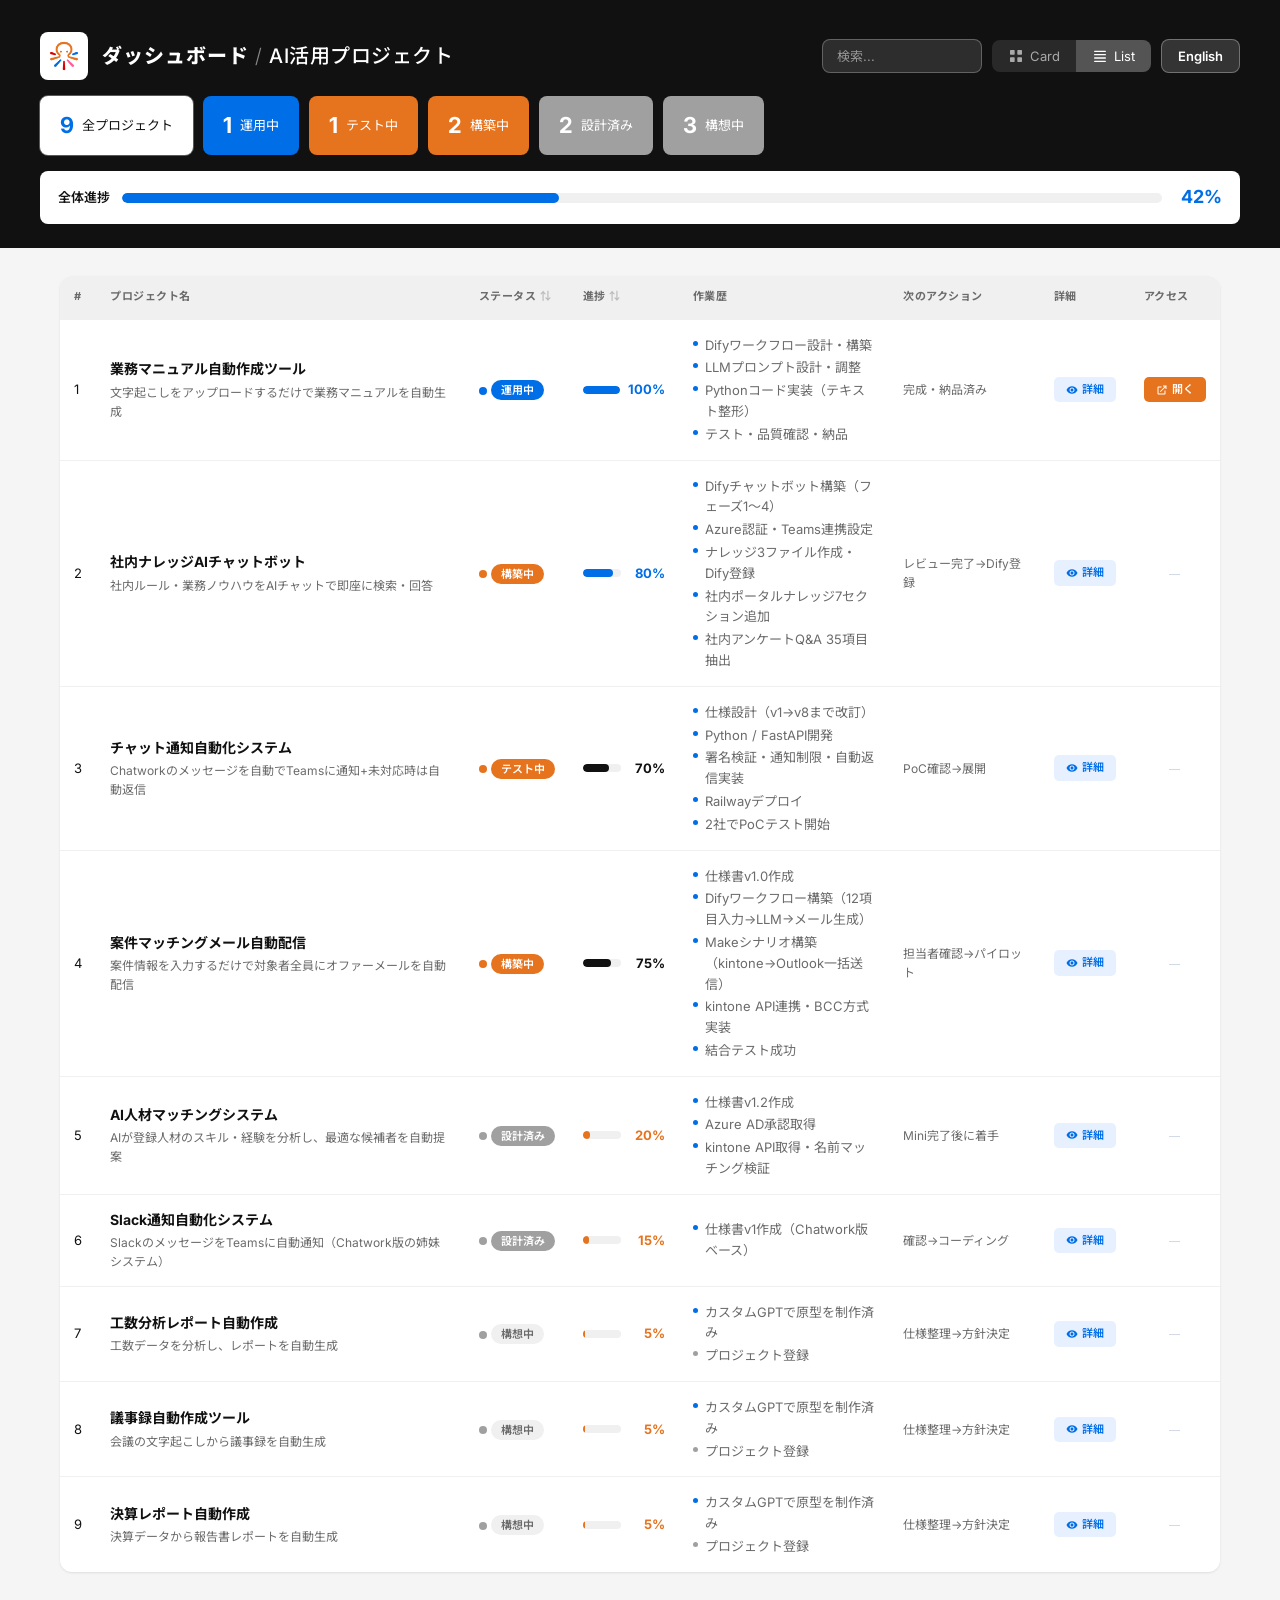
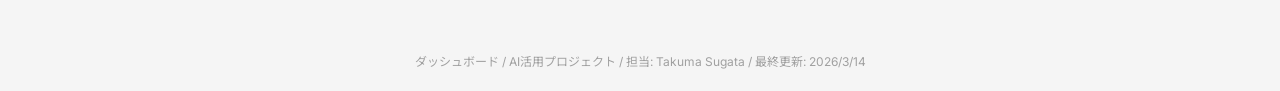
==== commit 0206525f: "ヘッダーから担当者・最終更新日の表示を削除（フッターと重複のため） Co-Authored-By: Claude Opus 4.6 <noreply@anthropic.com>" ====
--- a/internal.html
+++ b/internal.html
@@ -34,7 +34,6 @@
       <button id="btn-lang" class="lang-toggle" onclick="toggleLang()">English</button>
     </div>
   </div>
-  <div class="subtitle" id="header-subtitle"></div>
   <div class="summary" id="header-summary"></div>
   <div class="overall-progress" id="header-progress"></div>
 
@@ -102,7 +101,7 @@
     overallProgress: '全体進捗',
     progress: '進捗',
     history: '作業歴',
-    nextAction: 'Next Action',
+    nextAction: '次のアクション',
     openTool: 'ツールを開く',
     viewDetail: '詳細を見る',
     detail: '詳細',
@@ -223,10 +222,6 @@
   document.getElementById('page-title').innerHTML = ui('pageTitle') + ' <span class="header-separator">/</span> <span class="header-subtitle-text">' + ui('pageSubtitle') + '</span>';
   document.title = ui('pageTitle') + ' / ' + ui('pageSubtitle');
 
-  // Header subtitle
-  document.getElementById('header-subtitle').textContent =
-    ui('subtitlePrefix') + ': ' + d.manager + ' / ' + ui('subtitleUpdated') + ': ' + d.lastUpdated;
-
   // Summary counts (always based on all projects)
   var counts = {};
   for (var i = 0; i < allProjects.length; i++) {
--- a/css/internal.css
+++ b/css/internal.css
@@ -459,8 +459,8 @@
   .view-toggle { display: none; }
 
   /* Modal — fullscreen on mobile */
-  .modal-overlay { padding: 0; align-items: stretch; }
-  .modal { border-radius: 0; max-width: 100%; min-height: 100vh; }
+  .modal-overlay { padding: 0; align-items: flex-start; }
+  .modal { border-radius: 0; max-width: 100%; width: 100%; min-height: 100vh; }
   .modal-header { padding: 20px 16px 0; }
   .modal-title { font-size: 17px; }
   .modal-progress { padding: 12px 16px; }
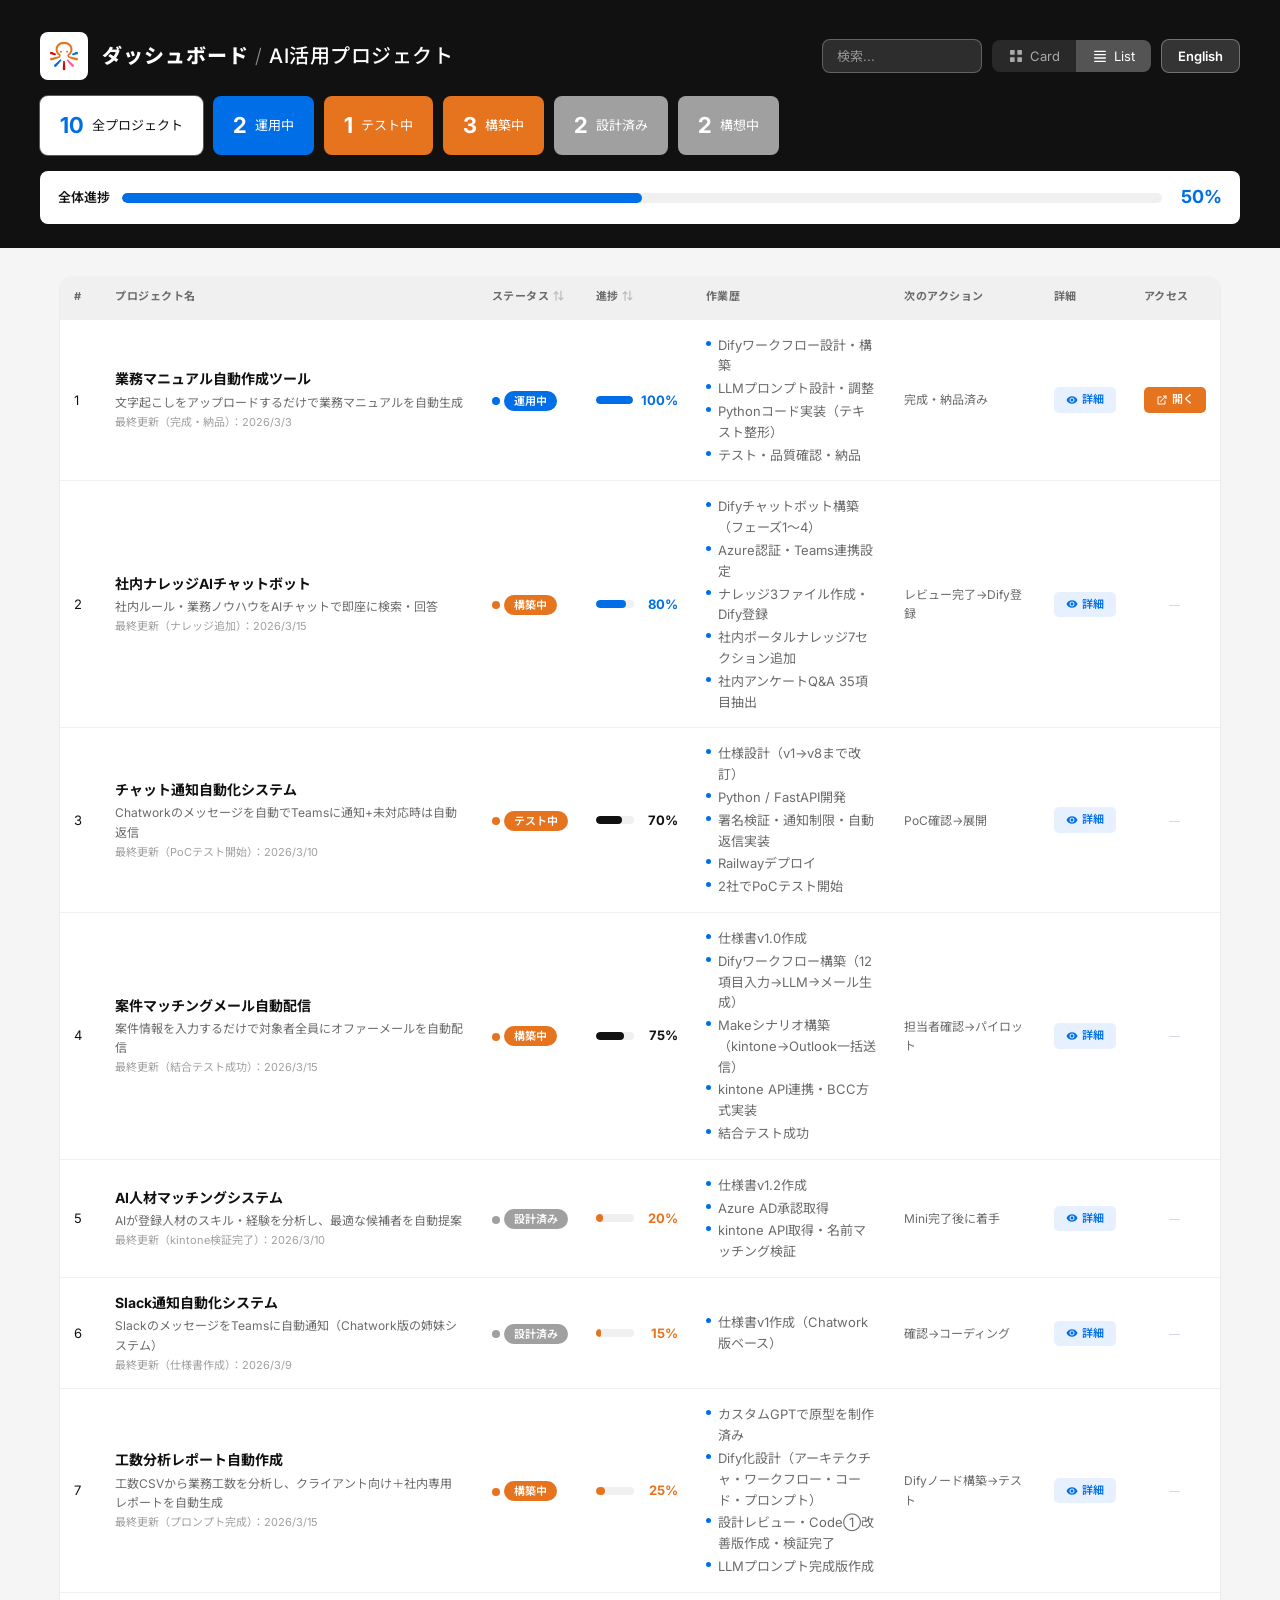
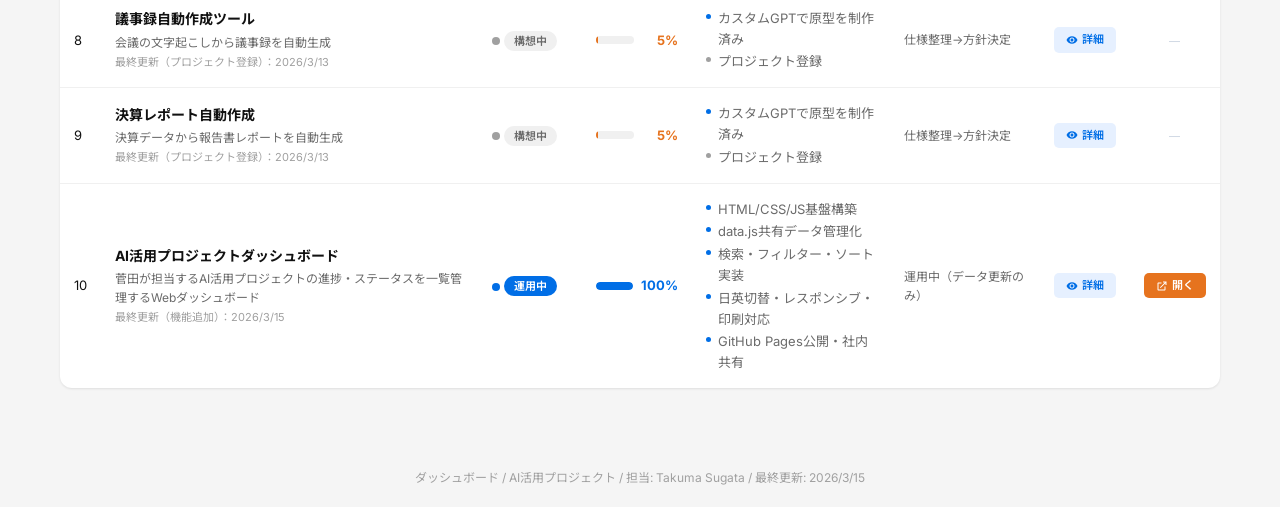
==== commit cc733637: "各プロジェクトに最終更新（更新内容）表示を追加（カード・テーブル・モーダル対応） Co-Authored-By: Claude Opus 4.6 <noreply@anthropic.com>" ====
--- a/internal.html
+++ b/internal.html
@@ -117,7 +117,8 @@
     footerPrefix: 'ダッシュボード / AI活用プロジェクト',
     subtitlePrefix: '担当',
     subtitleUpdated: '最終更新',
-    searchPlaceholder: '検索...'
+    searchPlaceholder: '検索...',
+    projectLastUpdated: '最終更新'
   },
   en: {
     pageTitle: 'DashBoard',
@@ -142,7 +143,8 @@
     footerPrefix: 'AI Project Dashboard',
     subtitlePrefix: 'Manager',
     subtitleUpdated: 'Last updated',
-    searchPlaceholder: 'Search...'
+    searchPlaceholder: 'Search...',
+    projectLastUpdated: 'Last updated'
   }
 };
 
@@ -283,6 +285,9 @@
       if (t(cp, 'nextAction')) {
         cardHtml += '<div class="card-next"><strong>' + ui('nextAction') + '</strong><br>' + t(cp, 'nextAction') + '</div>';
       }
+      if (cp.lastUpdated) {
+        cardHtml += '<div class="card-last-updated">' + ui('projectLastUpdated') + '（' + t(cp, 'lastUpdatedNote') + '）：' + cp.lastUpdated + '</div>';
+      }
       if (cp.url) {
         cardHtml += '<div class="card-access"><a class="access-btn access-btn-active" href="' + cp.url + '" target="_blank" onclick="event.stopPropagation()">' + LINK_ICON + ui('openTool') + '</a></div>';
       }
@@ -305,7 +310,8 @@
     var tpOrigIdx = allProjects.indexOf(tp);
     tableHtml += '<tr style="cursor:pointer" onclick="openModal(' + tpOrigIdx + ')">';
     tableHtml += '<td>' + (ti + 1) + '</td>';
-    tableHtml += '<td><div class="table-name">' + t(tp, 'name') + '</div><div class="table-desc">' + t(tp, 'description') + '</div></td>';
+    var lastUpdatedHtml = tp.lastUpdated ? '<div class="table-last-updated">' + ui('projectLastUpdated') + '（' + t(tp, 'lastUpdatedNote') + '）：' + tp.lastUpdated + '</div>' : '';
+    tableHtml += '<td><div class="table-name">' + t(tp, 'name') + '</div><div class="table-desc">' + t(tp, 'description') + '</div>' + lastUpdatedHtml + '</td>';
     tableHtml += '<td><span class="table-status-dot" style="background:' + STATUS_COLORS[tp.status] + '"></span><span class="badge badge-' + tp.status + '">' + t(tp, 'statusLabel') + '</span></td>';
     tableHtml += '<td class="table-progress"><div class="table-progress-row"><div class="table-progress-bar"><div class="progress-fill" style="width:' + tp.progress + '%;background:' + progressColor(tp.progress) + '"></div></div>';
     tableHtml += '<span class="table-progress-pct" style="color:' + progressColor(tp.progress) + '">' + tp.progress + '%</span></div></td>';
@@ -421,6 +427,7 @@
   var metaHtml = '';
   if (t(d, 'targetUsers')) metaHtml += '<div class="modal-meta-item">' + MODAL_ICONS.people + ' ' + t(d, 'targetUsers') + '</div>';
   if (t(d, 'period')) metaHtml += '<div class="modal-meta-item">' + MODAL_ICONS.folder + ' ' + t(d, 'period') + '</div>';
+  if (p.lastUpdated) metaHtml += '<div class="modal-meta-item">' + MODAL_ICONS.bell + ' ' + ui('projectLastUpdated') + '（' + t(p, 'lastUpdatedNote') + '）：' + p.lastUpdated + '</div>';
   if (metaHtml) body += '<div class="modal-section"><div class="modal-meta">' + metaHtml + '</div></div>';
 
   if (d.tools && d.tools.length > 0) {
--- a/css/internal.css
+++ b/css/internal.css
@@ -386,6 +386,17 @@
 .modal-meta { display: flex; gap: 24px; flex-wrap: wrap; font-size: 13px; color: var(--color-text-light); }
 .modal-meta-item { display: flex; align-items: center; gap: 6px; }
 .modal-meta-item svg { width: 14px; height: 14px; }
+
+/* Last Updated (Card) */
+.card-last-updated {
+  font-size: 11px; color: var(--color-gray); margin-bottom: 10px;
+  display: flex; align-items: center; gap: 4px;
+}
+
+/* Last Updated (Table) */
+.table-last-updated {
+  font-size: 11px; color: var(--color-gray); margin-top: 2px;
+}
 
 /* Detail Button (Card) */
 .detail-btn {
